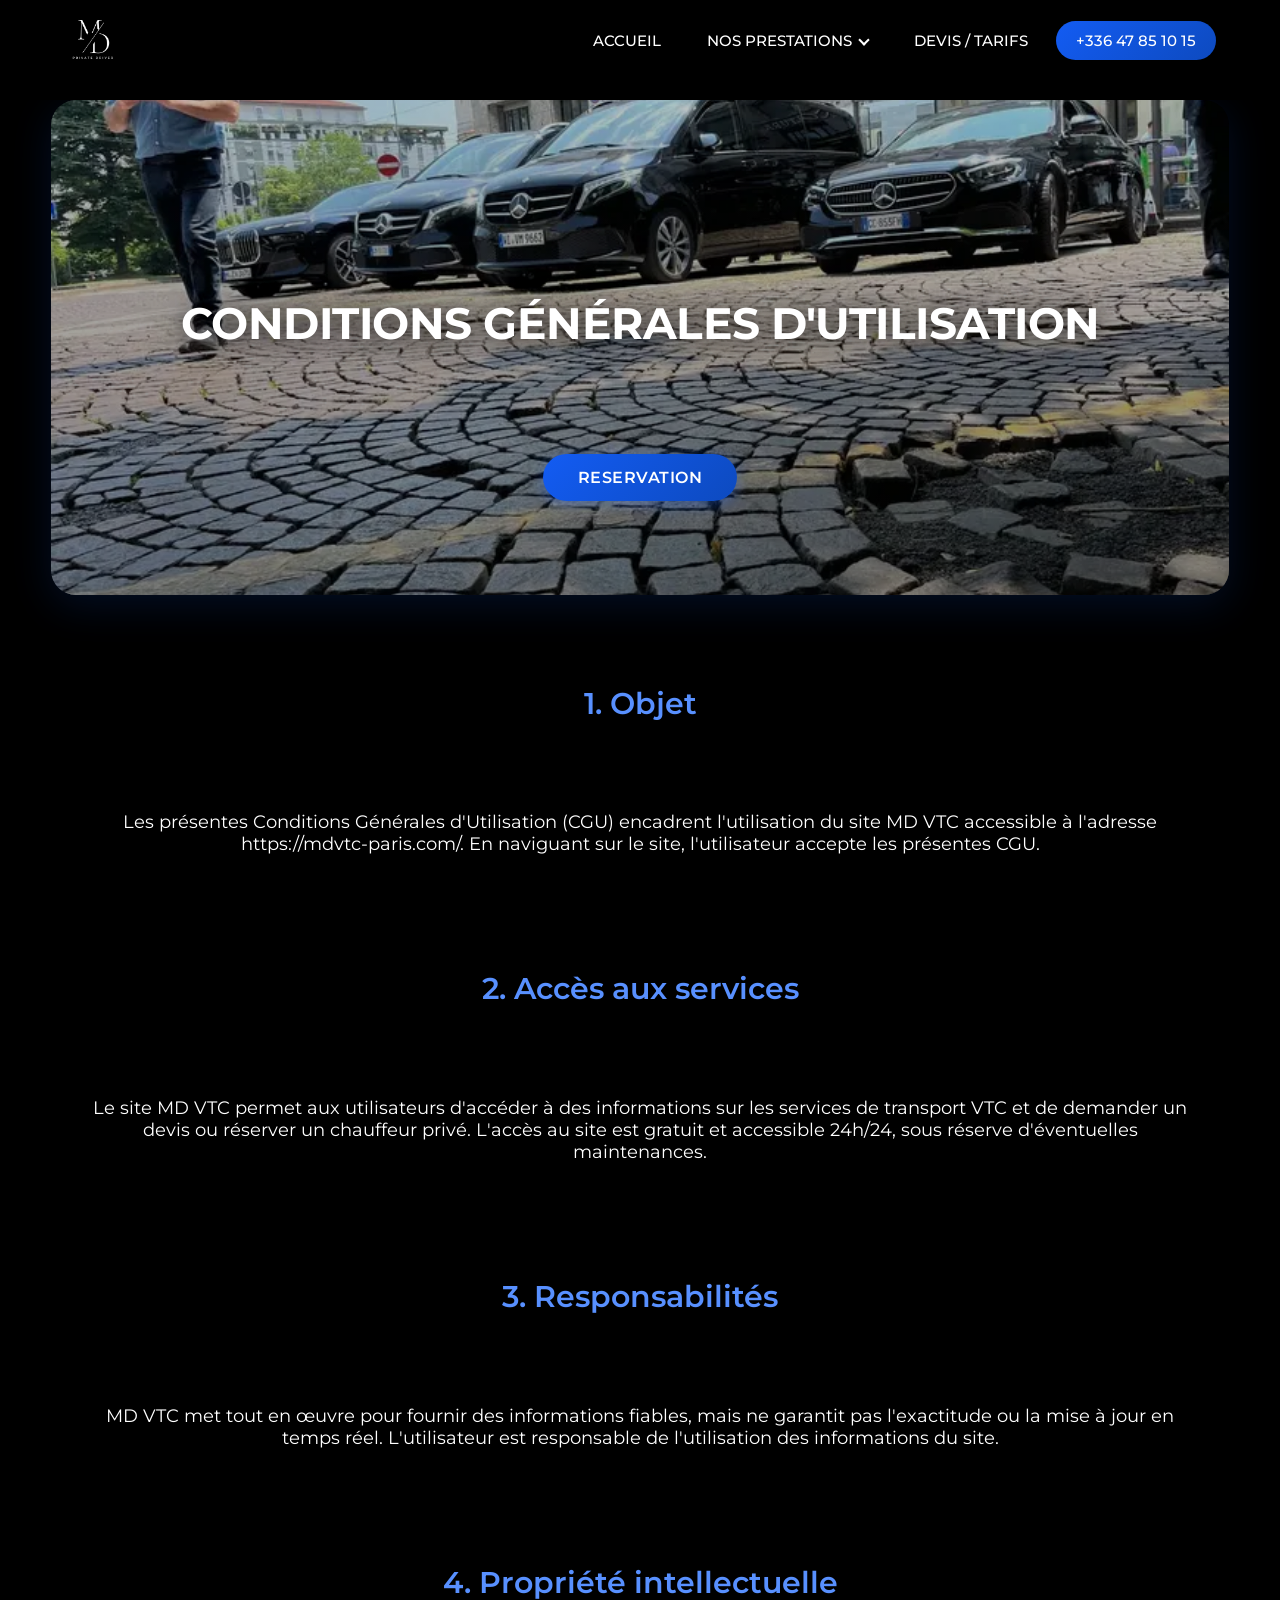
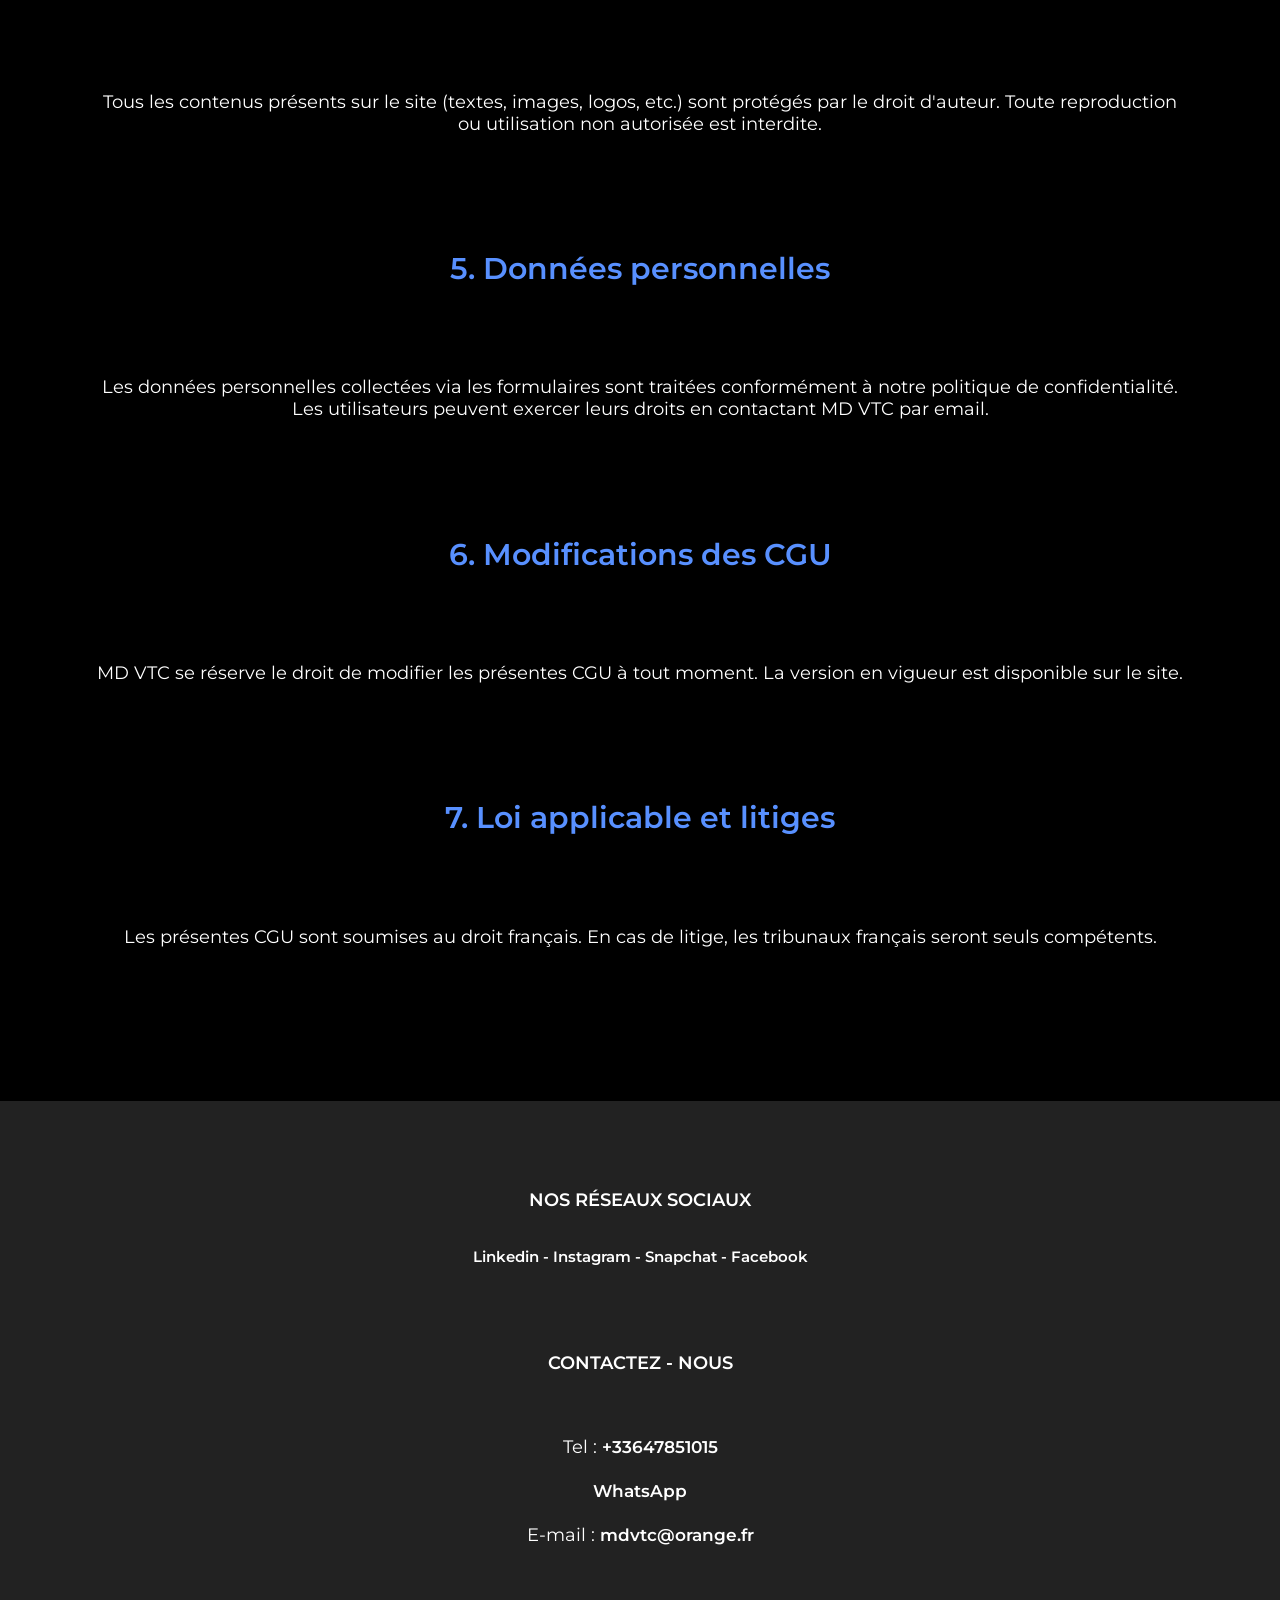
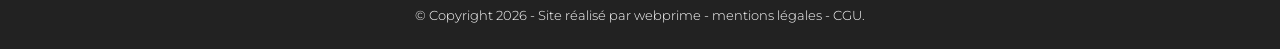
==== cgu.html @ eb423186 "first commit Co-Authored-By: Claude Opus 5 (1M context) <noreply@anthropic.com>" ====
<!DOCTYPE html>
<html lang="fr">

<head>
    <meta charset="utf-8">
    <meta name="viewport" content="width=device-width, initial-scale=1"/>
    <meta name="robots" content="noindex, follow">
    <meta name="description"
        content="">
    <link href="style.css" rel="stylesheet">
    <title>CONDITIONS GÉNÉRALES D'UTILISATION</title>
    <link href="https://fonts.googleapis.com/css2?family=Montserrat:wght@400;500;700&display=swap" rel="stylesheet">
    <link rel="preload" href="chauffeur-prive-paris.webp" as="image">
</head>

<body>
    <nav class="navbar">
        <a href="https://mdvtc-paris.com/" class="logo-link">
            <img src="./logo/mdvtc.webp" alt="vtc paris" title="md vtc" class="logo" loading="lazy" decoding="async">
        </a>
        <input type="checkbox" id="nav-toggle" class="nav-toggle">
        <label for="nav-toggle" class="nav-burger">
            <span></span>
            <span></span>
            <span></span>
        </label>
        <ul class="nav-menu">
            <li class="nav-item">
                <a href="https://mdvtc-paris.com/" title="chauffeur prive paris">ACCUEIL</a>
            </li>
            <li class="nav-item has-dropdown">
                <input type="checkbox" id="dropdown-toggle" class="dropdown-toggle">
                <label for="dropdown-toggle" class="dropdown-label">NOS PRESTATIONS <span class="arrow"></span></label>
                <ul class="dropdown">
                    <li><a href="chauffeur-prive-paris-75.html" title="chauffeur prive paris">Chauffeur prive</a></li>
                    <li><a href="transfert-aeroport.html" title="transfert aeroport">Transfert Aeroport</a></li>
                    <li><a href="mise-a-disposition-vtc.html" title="vtc mise a disposition">Mise a Disposition</a></li>
                    <li><a href="deplacements-professionnels.html" title="chauffeur de luxe">Deplacement professionnel</a></li>
                    <li><a href="location-chauffeur-sans-voiture.html" title="chauffeur sec">Chauffeur Sec</a></li>
                    <li><a href="garde-du-corps.html" title="Garde du corps">Garde du corps</a></li>
                    <li><a href="chauffeur-mariage.html" title="location voiture mariage avec chauffeur">Mariage</a></li>
                </ul>
            </li>
            <li class="nav-item">
                <a href="tarif-chauffeur-prive.html" title="prix uber">DEVIS / TARIFS</a>
            </li>
            <li class="nav-item nav-cta">
                <a href="tel:+33647851015" title="reservation uber">+336 47 85 10 15</a>
            </li>
        </ul>
    </nav>
    <div class="img-index">
        <img src="chauffeur-prive-paris.webp" alt="chauffeur prive paris" class="background-image">
        <h1><i>CONDITIONS GÉNÉRALES D'UTILISATION</i></h1>
        <a class="bouton-1" href="tarif-chauffeur-prive.html" title="chauffeur prive">RESERVATION</a>
    </div>
    
    <h2>1. Objet</h2>
    <p>Les présentes Conditions Générales d'Utilisation (CGU) encadrent l'utilisation du site MD VTC accessible à l'adresse https://mdvtc-paris.com/. En naviguant sur le site, l'utilisateur accepte les présentes CGU.</p>
    
    <h2>2. Accès aux services</h2>
    <p>Le site MD VTC permet aux utilisateurs d'accéder à des informations sur les services de transport VTC et de demander un devis ou réserver un chauffeur privé. L'accès au site est gratuit et accessible 24h/24, sous réserve d'éventuelles maintenances.</p>
    
    <h2>3. Responsabilités</h2>
    <p>MD VTC met tout en œuvre pour fournir des informations fiables, mais ne garantit pas l'exactitude ou la mise à jour en temps réel. L'utilisateur est responsable de l'utilisation des informations du site.</p>
    
    <h2>4. Propriété intellectuelle</h2>
    <p>Tous les contenus présents sur le site (textes, images, logos, etc.) sont protégés par le droit d'auteur. Toute reproduction ou utilisation non autorisée est interdite.</p>
    
    <h2>5. Données personnelles</h2>
    <p>Les données personnelles collectées via les formulaires sont traitées conformément à notre politique de confidentialité. Les utilisateurs peuvent exercer leurs droits en contactant MD VTC par email.</p>
    
    <h2>6. Modifications des CGU</h2>
    <p>MD VTC se réserve le droit de modifier les présentes CGU à tout moment. La version en vigueur est disponible sur le site.</p>
    
    <h2>7. Loi applicable et litiges</h2>
    <p>Les présentes CGU sont soumises au droit français. En cas de litige, les tribunaux français seront seuls compétents.</p>
    
    <footer>
        <div id="contactez-nous">
            <h4>NOS RÉSEAUX SOCIAUX</h4>
            <div class="reseau-md">
                <a href="https://fr.linkedin.com/" target="_blank" title="linkedin md vtc"> Linkedin -</a>
                <a href="https://www.instagram.com/" target="_blank" title="instagram md vtc"> Instagram -</a>
                <a href="https://www.snapchat.com/" target="_blank" title="snapchat md vtc">Snapchat -</a>
                <a href="https://www.facebook.com/" target="_blank" title="facebook md vtc">Facebook</a>
            </div>
            <h4>CONTACTEZ - NOUS</h4>
            <p class="lien">Tel : <a href="tel:+33647851015" target="_blank" title="tel">
                    +33647851015</a> <br><br>
                <a href="https://wa.me/message/5R6MVEKULLH3N1" target="_blank" title="WhatsApp">WhatsApp</a> <br><br>
                E-mail :<a href="mailto:mdvtc@orange.fr" target="_blank" title="email"> mdvtc@orange.fr</a>
            </p>
            <div class="lien-wp">
                <h5>&copy; Copyright 2026 - Site réalisé par <a href="https://kazeko-fight.com/" target="_blank">webprime</a> - <a
                        href="mentions-legales.html" target="_blank">mentions légales</a> - <a href="cgu.html" target="_blank">CGU</a>.
                </h5>
            </div>
        </div>
        <div class="whats-icon"><a href="https://wa.me/message/5R6MVEKULLH3N1" title="reservation vtc"
                target="_blank"><img src="numero-vtc.webp" alt="contact"></a>
        </div>
    </footer>
    <script>
        const list = document.querySelectorAll('.list');
        function activeLink() {
            list.forEach((item) =>
                item.classList.remove('active'));
            this.classList.add('active');
        }
        list.forEach((item) =>
            item.addEventListener('mouseover', activeLink));
    </script>
    <script>
        document.querySelectorAll('.nav-menu a').forEach(function(link) {
            link.addEventListener('click', function() {
                document.getElementById('nav-toggle').checked = false;
            });
        });
    </script>
    <nav class="bottom-nav">
        <a href="https://mdvtc-paris.com/" class="bottom-nav-item" title="Accueil chauffeur prive Paris">
            <span class="bottom-nav-icon"><svg viewBox="0 0 24 24"><path d="M3 11l9-8 9 8"/><path d="M5 10v10h14V10"/></svg></span>
            <span class="bottom-nav-label">Accueil</span>
        </a>
        <a href="chauffeur-prive-paris-75.html" class="bottom-nav-item" title="Nos prestations VTC">
            <span class="bottom-nav-icon"><svg viewBox="0 0 24 24"><path d="M4 12l1.8-4.5c.3-.6.9-1 1.6-1h9.2c.7 0 1.3.4 1.6 1L20 12v5h-2.5v-2h-11v2H4z"/><circle cx="7.5" cy="14.5" r="1.5"/><circle cx="16.5" cy="14.5" r="1.5"/></svg></span>
            <span class="bottom-nav-label">Services</span>
        </a>
        <a href="tarif-chauffeur-prive.html" class="bottom-nav-item" title="Devis et tarifs chauffeur prive">
            <span class="bottom-nav-icon"><svg viewBox="0 0 24 24"><path d="M6 3h12v18l-3-2-3 2-3-2-3 2z"/><path d="M9 8h6M9 12h6"/></svg></span>
            <span class="bottom-nav-label">Tarifs</span>
        </a>
        <a href="tel:+33647851015" class="bottom-nav-item bottom-nav-call" title="Appeler MD VTC">
            <span class="bottom-nav-icon"><svg viewBox="0 0 24 24"><path d="M6.6 10.8c1.4 2.8 3.8 5.1 6.6 6.6l2.2-2.2c.3-.3.7-.4 1-.2 1.1.4 2.3.6 3.5.6.6 0 1 .4 1 1V20c0 .6-.4 1-1 1C10.6 21 3 13.4 3 4c0-.6.4-1 1-1h3.5c.6 0 1 .4 1 1 0 1.2.2 2.4.6 3.5.1.4 0 .8-.3 1z"/></svg></span>
            <span class="bottom-nav-label">Appeler</span>
        </a>
        <a href="https://wa.me/message/5R6MVEKULLH3N1" target="_blank" class="bottom-nav-item bottom-nav-whatsapp" title="Reservation WhatsApp VTC">
            <span class="bottom-nav-icon"><svg viewBox="0 0 24 24"><path d="M17.472 14.382c-.297-.149-1.758-.867-2.03-.967-.273-.099-.471-.148-.67.15-.197.297-.767.966-.94 1.164-.173.199-.347.223-.644.075-.297-.15-1.255-.463-2.39-1.475-.883-.788-1.48-1.761-1.653-2.059-.173-.297-.018-.458.13-.606.134-.133.298-.347.446-.52.149-.174.198-.298.298-.497.099-.198.05-.371-.025-.52-.075-.149-.669-1.612-.916-2.207-.242-.579-.487-.5-.669-.51-.173-.008-.371-.01-.57-.01-.198 0-.52.074-.792.372-.272.297-1.04 1.016-1.04 2.479 0 1.462 1.065 2.875 1.213 3.074.149.198 2.096 3.2 5.077 4.487.709.306 1.262.489 1.694.625.712.227 1.36.195 1.871.118.571-.085 1.758-.719 2.006-1.413.248-.694.248-1.289.173-1.413-.074-.124-.272-.198-.57-.347m-5.421 7.403h-.004a9.87 9.87 0 01-5.031-1.378l-.361-.214-3.741.982.998-3.648-.235-.374a9.86 9.86 0 01-1.51-5.26c.001-5.45 4.436-9.884 9.888-9.884 2.64 0 5.122 1.03 6.988 2.898a9.825 9.825 0 012.893 6.994c-.003 5.45-4.437 9.884-9.885 9.884z"/></svg></span>
            <span class="bottom-nav-label">WhatsApp</span>
        </a>
    </nav>
</body>

</html>
---- style.css ----
html{overflow-x:hidden}
body{margin:0;padding:0;font-family:'Montserrat',sans-serif;background-color:#000;margin-top:100px;overflow-x:hidden}
h4{font-size:20px;margin-left:4%;margin-bottom:3%;margin-right:3%}
a{text-decoration:none;font-weight:600;color:#fff}
.texte1 a,p{color:#fff}
strong{color:#5890ff}
h1,h2{text-align:center;font-weight:600}
h1{font-size:40px;line-height:1.4;margin:5% 3%;color:#000;}
p{font-size:18px;margin:5%;text-align:center;background-color:#000;padding:2%}
.texte1,.p-slide{line-height:1.8}
h2{color:#5890ff;margin:7% 3% 5%;font-size:30px;}
h3{text-align:center;font-weight:350;color:#fff;font-size:17px;margin-top:3%}
.navbar{display:flex;justify-content:space-between;align-items:center;position:fixed;top:0;left:0;right:0;z-index:1000;height:80px;padding:0 5%;background:linear-gradient(180deg,rgba(0,0,0,0.95) 0%,rgba(0,0,0,0.85) 100%);backdrop-filter:blur(10px);-webkit-backdrop-filter:blur(10px)}
.logo{height:60px;width:auto;transition:transform 0.3s ease}
.logo:hover{transform:scale(1.05)}
.nav-toggle,.dropdown-toggle{display:none}
.nav-burger{display:none;position:relative;width:28px;height:20px;cursor:pointer;z-index:1001}
.nav-burger span{display:block;position:absolute;left:0;width:100%;height:3px;background:#fff;border-radius:3px;transition:all 0.3s ease}
.nav-burger span:nth-child(1){top:0}
.nav-burger span:nth-child(2){top:50%;transform:translateY(-50%)}
.nav-burger span:nth-child(3){bottom:0}
.nav-menu{display:flex;align-items:center;gap:10px;list-style:none;margin:0;padding:0}
.nav-item{position:relative}
.nav-item a,.dropdown-label{color:#fff;text-decoration:none;font-size:0.95rem;font-weight:500;padding:10px 18px;border-radius:8px;transition:all 0.3s ease;cursor:pointer;display:block}
.nav-item a:hover,.dropdown-label:hover{background:rgba(19,92,243,0.15);color:#5890ff}
.nav-cta a{background:linear-gradient(135deg,#135cf3 0%,#0d4abf 100%);color:#fff !important;border-radius:25px;padding:10px 20px}
.nav-cta a:hover{background:linear-gradient(135deg,#0d4abf 0%,#093a8a 100%);transform:translateY(-2px);box-shadow:0 4px 15px rgba(19,92,243,0.4)}
.has-dropdown{position:relative}
.dropdown-label{display:flex;align-items:center;gap:8px}
.arrow{border:solid #fff;border-width:0 2px 2px 0;padding:3px;transform:rotate(45deg);transition:transform 0.3s ease}
.dropdown-toggle:checked~.dropdown-label .arrow{transform:rotate(-135deg)}
.dropdown{position:absolute;top:100%;left:0;min-width:220px;background:rgba(0,0,0,0.95);backdrop-filter:blur(10px);border-radius:12px;padding:10px 0;list-style:none;opacity:0;visibility:hidden;transform:translateY(10px);transition:all 0.3s ease;box-shadow:0 10px 40px rgba(0,0,0,0.3);border:1px solid rgba(255,255,255,0.1)}
.has-dropdown:hover .dropdown{opacity:1;visibility:visible;transform:translateY(5px)}
.dropdown li a{padding:12px 20px;font-size:0.9rem;font-weight:400;border-radius:0}
.dropdown li a:hover{background:rgba(19,92,243,0.2);padding-left:25px}
.img-index{position:relative;text-align:center;display:flex;flex-direction:column;align-items:center;justify-content:center;margin-left:auto;margin-right:auto;height:clamp(450px, 55vh, 650px);width:92%;max-width:1400px;border-radius:25px;overflow:hidden;box-shadow:0 10px 40px rgba(19,92,243,0.15)}
.background-image{position:absolute;top:0;left:0;width:100%;height:100%;object-fit:cover;z-index:-1;filter:brightness(0.85)}
.img-index::after{content:'';position:absolute;top:0;left:0;width:100%;height:100%;background:linear-gradient(180deg,rgba(0,0,0,0.1) 0%,rgba(0,0,0,0.4) 100%);z-index:0}
.img-index h1{background:transparent;color:#fff;width:auto;max-width:90%;padding:20px 30px;margin-top:auto;z-index:1;font-size:clamp(28px,4vw,44px);font-weight:700;letter-spacing:-0.5px;text-shadow:0 2px 20px rgba(0,0,0,0.6),0 4px 40px rgba(0,0,0,0.4)}
.img-index h1 i{font-style:normal}
.bouton-1{z-index:1;background:linear-gradient(135deg,#135cf3 0%,#0d4abf 100%);color:#fff;padding:14px 35px;border-radius:30px;text-decoration:none;margin-top:20px;margin-bottom:8%;transition:all 0.3s ease;font-size:16px;font-weight:600;letter-spacing:0.5px;box-shadow:0 4px 15px rgba(19,92,243,0.4)}
.bouton-1:hover{background:linear-gradient(135deg,#0d4abf 0%,#093a8a 100%);transform:translateY(-2px);box-shadow:0 6px 20px rgba(19,92,243,0.5)}
.form-container{display:flex;flex-direction:column;align-items:center;padding:8px;padding-top:20px;margin:0;margin-top:3%;margin-left:auto;margin-right:auto;width:clamp(400px, 55%, 700px);box-shadow:0 0 2px #fff;color:#fff;background-color:#000;z-index:1;border-radius:20px}
.form-container h2{color:#fff}
form{width:75%}
.form-container label{display:block;margin-bottom:8px;font-size:19px;margin-left:2%;text-align:left;color:#fff}
textarea{width:94%;padding:8px;margin-bottom:15px;border:1px solid #ccc;border-radius:4px}
.form-container input,.form-container select{width:100%;height:35px;padding:8px;margin-bottom:16px;box-sizing:border-box;border-radius:10px;border:1px solid #333;background-color:#f2f2f2;color:#000}
.form-container button{display:flex;justify-content:center;background-color:#135cf3;color:#ffff;padding:10px 40px;font-size:18px;margin:2% auto 6%;border:none;border-radius:10px;cursor:pointer;transition:background-color 0.3s ease}
.form-container button:hover{background-color:#0d4abf}
#passengers{font-size:15px}
.image-container{display:flex;justify-content:center;align-items:center;padding:1%;margin-left:auto;margin-right:auto;margin-bottom:4%;border-radius:20px}
.image-container img{width:clamp(150px, 30%, 250px);height:auto;border-radius:20px}
.inline-container{display:flex;justify-content:space-between;flex-wrap:wrap;gap:10px;width:100%}
.inline-item{display:flex;flex-direction:column;width:48%}
.inline-container:has(.inline-item:nth-child(3)) .inline-item{width:31%}
.service-prive img{width:70%;height:280px;margin-bottom:5%;object-fit:cover;border-radius:20px}
.service-prive{margin-top:5%;margin-bottom:5%;display:flex;justify-content:center}
.services-pc{display:flex;justify-content:center;margin-top:5%;margin-bottom:5%;gap:10%}
.services-pc img{width:30%;height:240px;border-radius:20px;object-fit:cover}
.gaga{display:flex;justify-content:center;align-items:center;width:100%;gap:2%;margin-top:2%}
.gaga img{width:30%;height:300px;object-fit:cover;border-radius:20px}
.img-presta{margin-bottom:10%;width:85%;display:block;margin-left:auto;margin-right:auto}
.nos-vehicules-pc{display:flex;justify-content:center;width:clamp(500px, 70%, 900px);margin-left:auto;margin-right:auto;gap:5%}
.nos-vehicules-pc img{width:100%;margin-top:0;margin-bottom:5%;border-radius:20px;object-fit:cover}
.bouton-3{display:flex;justify-content:center;align-items:center;background-color:#135cf3;color:#fff;font-size:20px;padding:12px 40px;margin:2% auto 8%;text-decoration:none;border-radius:25px;width:fit-content;min-width:200px;transition:background-color 0.3s ease}
.bouton-3:hover{background-color:#0d4abf}
#contactez-nous{margin-top:10%;padding:2%;background-color:#222}
#contactez-nous h4{text-align:center;margin:5% 3% 3%;color:#fff;font-weight:600;font-size:18px}
#contactez-nous p{color:#fff;background-color:#222}
.lien a{color:#fff;font-size:17px}
.lien{margin-bottom:3%;margin-top:1%}
.lien-wp a,.lien-wp p,.lien-wp h5{color:#fff;font-size:13px;text-align:center;font-weight:300;margin:0}
.reseau-md{text-align:center;margin-bottom:7%}
.reseau-md a{font-size:15px;color:#fff}
.p-slide p{font-size:16px;text-align:left;background-color:#222;width:30%;margin-left:auto;margin-right:auto;word-spacing:1px;padding-left:5%}
.p-slide img{display:flex;justify-content:center;width:50%;margin:7% auto}
.avantages-taxi-mob,.whats-icon,.nos-vehicules,.presta1-mob,.services-mob,.photo-id{display:none}

.hp-wrap {
    position: absolute !important;
    left: -9999px !important;
    top: -9999px !important;
    height: 0;
    width: 0;
    overflow: hidden;
    opacity: 0;
    pointer-events: none;
}

@media screen and (min-width:1400px) {
.img-index{max-width:1600px}
.form-container{width:clamp(500px, 45%, 650px)}
.services-pc img{width:25%;height:280px}
.services-pc{gap:8%}
.nos-vehicules-pc{width:clamp(600px, 60%, 800px)}
p{max-width:1200px;margin-left:auto;margin-right:auto}
.texte1 p{font-size:19px}
}

@media screen and (min-width:768px) and (max-width:1024px) {
body{margin-top:90px}
h1{font-size:32px}
h2{font-size:26px;margin:5% 3% 4%}
.navbar{height:70px}
.nav-menu{position:absolute;top:70px}
.logo{max-height:70px;min-height:70px;margin-left:5%}
.img-index{height:clamp(350px, 45vh, 500px);width:95%;border-radius:20px}
.img-index h1{max-width:92%;padding:15px 25px;font-size:clamp(22px,3.5vw,28px)}
.form-container{width:75%}
form{width:80%}
.service-prive img{width:85%;height:220px}
.services-pc{gap:5%}
.services-pc img{width:40%;height:200px}
.nos-vehicules-pc{width:85%}
.bouton-3{padding:10px 30px;font-size:18px}
.p-slide p{width:60%}
.p-slide img{width:55%}
.gaga img{height:200px}
.image-container img{width:35%}
}

@media screen and (max-width:767.98px) {
body{margin-top:70px}
h1,h2{text-align:center;font-weight:500}
h1{font-size:25px;margin-bottom:5%;margin-top:5%}
h2{margin:15% 4% 7%;font-size:23px}
h3{font-size:18px}
h4{font-size:19px;margin-left:3%;margin-bottom:5%;margin-right:3%}
p{font-size:19px;margin:5%;text-align:center;padding:2%;word-spacing:4px}
.texte1,.p-slide,p{line-height:1.5}
.navbar{height:70px;padding:0 15px}
.logo{height:50px}
.nav-burger{display:flex}
.nav-menu{position:fixed;top:70px;left:0;right:0;flex-direction:column;align-items:stretch;background:rgba(0,0,0,0.98);padding:0 20px;gap:0;max-height:0;overflow:hidden;transition:max-height 0.4s ease,padding 0.4s ease}
.nav-toggle:checked~.nav-menu{max-height:100vh;padding:20px}
.nav-toggle:checked~.nav-burger span:nth-child(1){top:50%;transform:translateY(-50%) rotate(45deg)}
.nav-toggle:checked~.nav-burger span:nth-child(2){opacity:0}
.nav-toggle:checked~.nav-burger span:nth-child(3){bottom:auto;top:50%;transform:translateY(-50%) rotate(-45deg)}
.nav-item{width:100%;border-bottom:1px solid rgba(255,255,255,0.1)}
.nav-item a,.dropdown-label{padding:15px 10px;font-size:1rem;border-radius:0}
.nav-cta{border-bottom:none;margin-top:10px;display:flex;justify-content:center}
.nav-cta a{display:inline-block;width:auto;text-align:center;border-radius:25px;padding:10px 20px}
.has-dropdown:hover .dropdown{opacity:1;visibility:visible;transform:none;max-height:0;padding:0}
.dropdown{position:static;opacity:1;visibility:visible;transform:none;max-height:0;overflow:hidden;padding:0;background:rgba(255,255,255,0.05);border:none;box-shadow:none;border-radius:8px;margin-top:5px}
.dropdown-toggle:checked~.dropdown{max-height:500px;padding:10px 0}
.dropdown li a{padding:12px 20px;font-size:0.9rem;color:#ccc}
.dropdown li a:hover{padding-left:25px;color:#fff}
.img-index{width:95%;height:clamp(300px,40vh,380px);border-radius:15px}
.img-index h1{max-width:95%;padding:12px 18px;font-size:clamp(18px,5vw,24px)}
.bouton-1{padding:10px 25px;font-size:14px;margin-bottom:12%}
.form-container{width:85%;padding:20px 0;margin:10% auto -5%}
form{width:85%}
.inline-container:has(.inline-item:nth-child(3)){flex-direction:column;gap:0}
.inline-container:has(.inline-item:nth-child(3)) .inline-item{width:100%}
.image-container{margin-bottom:12%}
.image-container img{width:45%}
.service-prive img{width:100%;height:180px}
.services-mob{display:flex;justify-content:center;align-items:center;flex-direction:column;margin:5% 0}
.services-mob img{width:80%;height:190px;margin:3% 0;border-radius:20px;object-fit:cover}
.presta1-mob{display:block}
.presta1-mob img{margin-bottom:10%;width:85%;display:block;margin:0 auto 10%}
.avantages-taxi-mob{display:block}
.nos-vehicules{display:flex;justify-content:center;width:80%;margin:0 auto}
.nos-vehicules img{width:100%;border-radius:20px}
.vehi-index{margin-bottom:15%}
.bouton-3{padding:10px 25px;font-size:16px;margin:7% auto 10%}
.p-slide p{font-size:14px;width:80%}
.p-slide img{width:60%}
#contactez-nous{padding:4% 0;margin-top:20%}
#contactez-nous h4{margin:10% 0 5%}
#contactez-nous p{text-align:center;margin:0 0 3%;font-size:17px}
.lien-wp{margin-bottom:0}
.lien-wp a,.lien-wp h5{margin-top:5%;margin-bottom:0}
.reseau-md{margin-bottom:13%}
.whats-icon{display:flex;position:fixed;right:4%;bottom:3%}
.whats-icon img{width:60px;height:61px;border-radius:20px}
.avantages-taxi,.nos-vehicules-pc,.presta1,.presta2,.services-pc{display:none}
}

.faq-section{width:90%;max-width:900px;margin:5% auto;padding:2%}
.faq-section h2{color:#5890ff;text-align:center;margin-bottom:5%}
.faq-item{background-color:#111;border:1px solid #333;border-radius:10px;margin-bottom:15px;overflow:hidden}
.faq-item input[type="checkbox"]{display:none}
.faq-item label{display:flex;justify-content:space-between;align-items:center;padding:20px;cursor:pointer;color:#fff;font-size:16px;font-weight:500;transition:background-color 0.3s}
.faq-item label:hover{background-color:#222}
.faq-item label::after{content:'+';font-size:24px;color:#5890ff;transition:transform 0.3s}
.faq-item input[type="checkbox"]:checked + label::after{transform:rotate(45deg)}
.faq-item input[type="checkbox"]:checked + label{background-color:#222}
.faq-answer{max-height:0;overflow:hidden;transition:max-height 0.4s ease-out,padding 0.4s ease-out;background-color:#1a1a1a}
.faq-item input[type="checkbox"]:checked ~ .faq-answer{max-height:500px;padding:20px}
.faq-answer p{margin:0;color:#ccc;font-size:15px;line-height:1.7;text-align:left;background-color:transparent;padding:0}
@media screen and (max-width:767.98px){
.faq-section{width:95%;padding:3%}
.faq-item label{font-size:14px;padding:15px}
.faq-answer p{font-size:14px}
}
.bottom-nav{display:none;position:fixed;bottom:10px;left:10px;right:10px;box-sizing:border-box;justify-content:space-around;align-items:center;background:#1a1a1a;border-radius:22px;box-shadow:0 -4px 20px rgba(0,0,0,.5),0 0 30px rgba(0,0,0,.4);z-index:1000;padding:6px 0}
.bottom-nav-item{display:flex;flex-direction:column;align-items:center;justify-content:center;flex:1;min-width:0;padding:4px 1px;text-decoration:none;color:#fff;transition:transform .3s ease}
.bottom-nav-item:hover,.bottom-nav-item:active{transform:translateY(-2px)}
.bottom-nav-icon{display:flex;align-items:center;justify-content:center;width:40px;height:40px;margin-bottom:3px;background:#fff;border-radius:50%;box-shadow:0 4px 12px rgba(0,0,0,.35);transition:transform .3s ease}
.bottom-nav-item:hover .bottom-nav-icon{transform:scale(1.08)}
.bottom-nav-icon svg{width:20px;height:20px;stroke:#135cf3;fill:none;stroke-width:2;stroke-linecap:round;stroke-linejoin:round}
.bottom-nav-label{font-size:.56rem;font-weight:600;text-transform:uppercase;letter-spacing:.02em;color:#fff}
.bottom-nav-call .bottom-nav-icon{background:#135cf3}
.bottom-nav-call .bottom-nav-icon svg{stroke:none;fill:#fff}
.bottom-nav-whatsapp .bottom-nav-icon{background:#25D366}
.bottom-nav-whatsapp .bottom-nav-icon svg{stroke:none;fill:#fff}
@media screen and (max-width:767.98px){
.bottom-nav{display:flex}
.whats-icon{display:none}
#contactez-nous{padding-bottom:100px}
}
.form-progress{width:100%;margin:0 0 22px}
.form-progress-bar{height:6px;background:rgba(255,255,255,.15);border-radius:10px;overflow:hidden}
.form-progress-bar span{display:block;height:100%;width:33.33%;background:linear-gradient(90deg,#5890ff,#135cf3);border-radius:10px;transition:width .35s ease}
.form-progress-label{margin-top:8px;font-size:14px;color:#fff;font-weight:600;text-align:center}
.form-step{width:100%}
.form-step[hidden]{display:none}
.form-nav{display:flex;gap:12px;width:100%;margin:8px 0 6%}
.form-nav button{flex:1;margin:0;padding:13px 20px;font-size:17px;font-weight:600;border:none;border-radius:10px;cursor:pointer;align-items:center;transition:all .3s ease}
.form-nav .form-prev{display:none;background:transparent;border:1px solid #135cf3;color:#fff}
.form-nav .form-next{display:none;background:#135cf3;color:#fff}
.form-nav .form-submit{display:inline-flex;justify-content:center;align-items:center;background:#135cf3;color:#fff}
.form-nav .form-prev:hover{background:rgba(19,92,243,.15)}
.form-nav .form-next:hover,.form-nav .form-submit:hover{background:#0d4abf}
/* Hero accueil : texte a gauche, portrait du chauffeur a droite */
.hero{position:relative;overflow:hidden;background:linear-gradient(135deg,#000 0%,#0a0f1c 60%,#000 100%)}
.hero::before{content:'';position:absolute;top:-20%;right:-10%;width:60%;height:120%;background:radial-gradient(circle,rgba(19,92,243,0.18) 0%,transparent 65%);pointer-events:none}
.hero-split{position:relative;z-index:2;display:grid;grid-template-columns:1fr 1fr;align-items:center;gap:60px;max-width:1200px;margin:0 auto;padding:40px 5% 60px;min-height:calc(100vh - 100px);box-sizing:border-box}
.hero-left{animation:heroFadeUp 0.8s ease both}
.hero h1{font-size:clamp(28px,4vw,48px);font-weight:700;color:#fff;line-height:1.15;text-align:left;margin:0 0 24px}
.hero-line{display:block}
.hero-line.blue{color:#5890ff;font-style:italic}
.hero .hero-text{font-size:18px;color:rgba(255,255,255,0.7);max-width:520px;line-height:1.8;text-align:left;background:none;margin:0 0 36px;padding:0}
.hero-buttons{display:flex;gap:16px;flex-wrap:wrap;margin-bottom:40px}
.hero-btn{display:inline-flex;align-items:center;justify-content:center;padding:14px 32px;border-radius:30px;font-size:16px;font-weight:600;letter-spacing:0.5px;transition:all 0.3s ease}
.hero-btn-blue{background:linear-gradient(135deg,#135cf3 0%,#0d4abf 100%);box-shadow:0 4px 15px rgba(19,92,243,0.4)}
.hero-btn-blue:hover{background:linear-gradient(135deg,#0d4abf 0%,#093a8a 100%);transform:translateY(-2px);box-shadow:0 6px 20px rgba(19,92,243,0.5)}
.hero-btn-outline{border:1px solid rgba(255,255,255,0.3)}
.hero-btn-outline:hover{border-color:#5890ff;color:#5890ff;transform:translateY(-2px)}
.hero-trust{display:flex;align-items:center;gap:14px;flex-wrap:wrap}
.hero-trust-stars{color:#5890ff;font-size:16px;letter-spacing:3px}
.hero-trust-text{font-size:14px;color:rgba(255,255,255,0.5);letter-spacing:0.5px}
.hero-right{display:flex;flex-direction:column;align-items:center;animation:heroFadeUp 0.8s 0.3s ease both}
.hero-portrait{position:relative;width:100%;max-width:420px;border-radius:16px;overflow:hidden}
.hero-portrait img{display:block;width:100%;height:560px;object-fit:cover;object-position:top center}
.hero-portrait-border{position:absolute;inset:0;border-radius:16px;border:2px solid rgba(88,144,255,0.35);pointer-events:none}
.hero-portrait::after{content:'';position:absolute;bottom:0;left:0;right:0;height:40%;background:linear-gradient(to top,rgba(0,0,0,0.7),transparent);pointer-events:none}
.hero-portrait-badge{position:relative;z-index:3;margin-top:-50px;background:#000;border:1px solid rgba(88,144,255,0.35);padding:14px 32px;border-radius:12px;text-align:center}
.hero-portrait-name{display:block;font-size:18px;font-weight:600;color:#fff;letter-spacing:0.5px}
.hero-portrait-title{font-size:13px;color:#5890ff;text-transform:uppercase;letter-spacing:2px;font-weight:500}
@keyframes heroFadeUp{from{opacity:0;transform:translateY(30px)}to{opacity:1;transform:translateY(0)}}

@media screen and (max-width:1024px){
.hero-split{gap:40px;min-height:calc(100vh - 90px)}
.hero-portrait img{height:480px}
.hero h1{font-size:clamp(24px,4vw,40px)}
}

/* Mobile : photo en haut pleine largeur, texte en dessous */
@media screen and (max-width:767.98px){
.hero::before{display:none}
.hero-split{display:flex;flex-direction:column-reverse;padding:0;gap:0;min-height:auto;text-align:center}
.hero-right{width:100%;height:65vh}
.hero-portrait{max-width:none;height:100%;border-radius:0}
.hero-portrait img{height:100%}
.hero-portrait::after{top:0;height:auto;background:linear-gradient(to bottom,transparent 0%,rgba(0,0,0,0.25) 45%,rgba(0,0,0,0.65) 80%,#000 100%),radial-gradient(ellipse 80% 75% at 50% 45%,transparent 60%,rgba(0,0,0,0.45) 100%)}
.hero-portrait-border{display:none}
.hero-portrait-badge{z-index:5;margin-top:-18px;padding:10px 28px;border-radius:50px;white-space:nowrap;box-shadow:0 4px 20px rgba(0,0,0,0.4)}
.hero-portrait-name{font-size:14px}
.hero-portrait-title{font-size:9px;letter-spacing:1.5px}
.hero-left{display:flex;flex-direction:column;align-items:center;padding:35px 24px 40px}
.hero h1{font-size:22px;text-align:center;margin-bottom:20px}
.hero .hero-text{font-size:14px;line-height:1.7;text-align:center;margin:0 auto 28px;word-spacing:normal;color:rgba(255,255,255,0.75)}
.hero-buttons{flex-direction:column;align-items:stretch;gap:12px;width:100%;max-width:300px;margin-bottom:28px}
.hero-btn{padding:15px 24px;font-size:14px}
.hero-trust{justify-content:center;gap:10px}
.hero-trust-text{font-size:11px;color:rgba(255,255,255,0.6)}
}
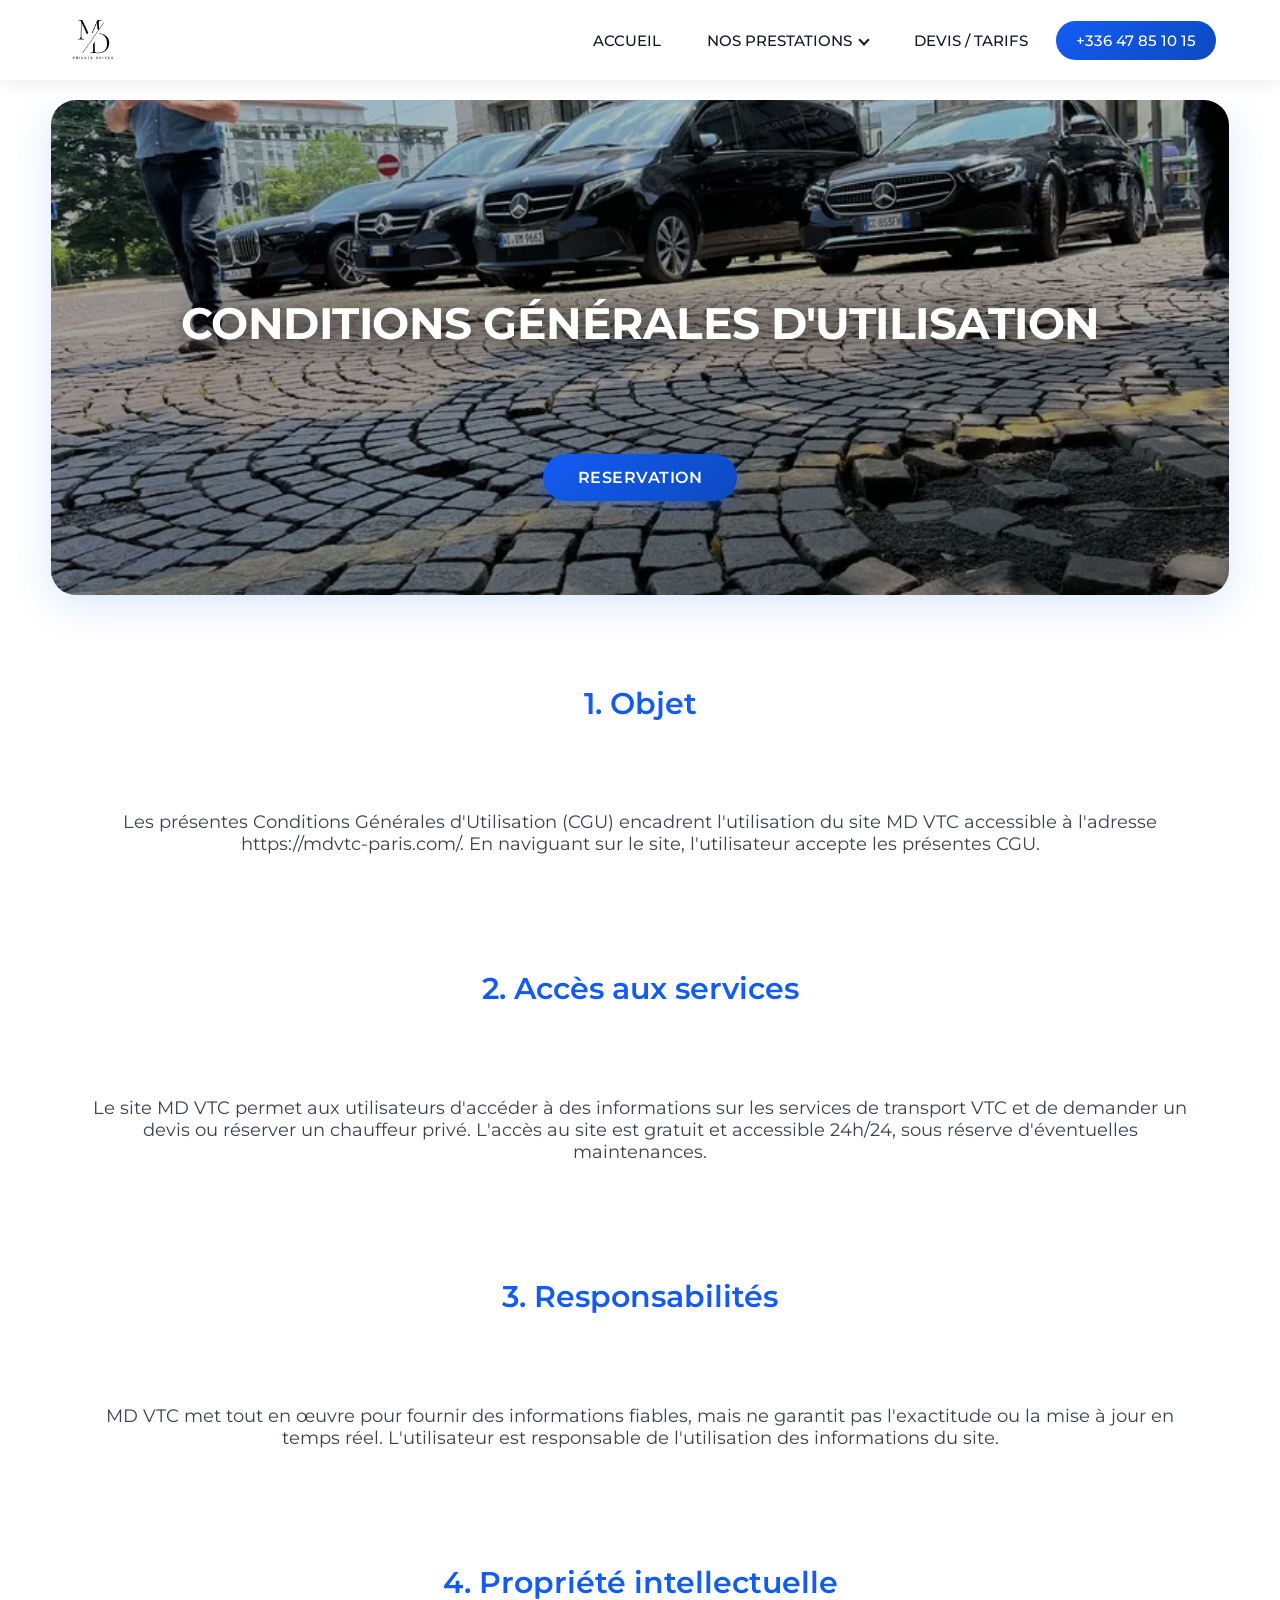
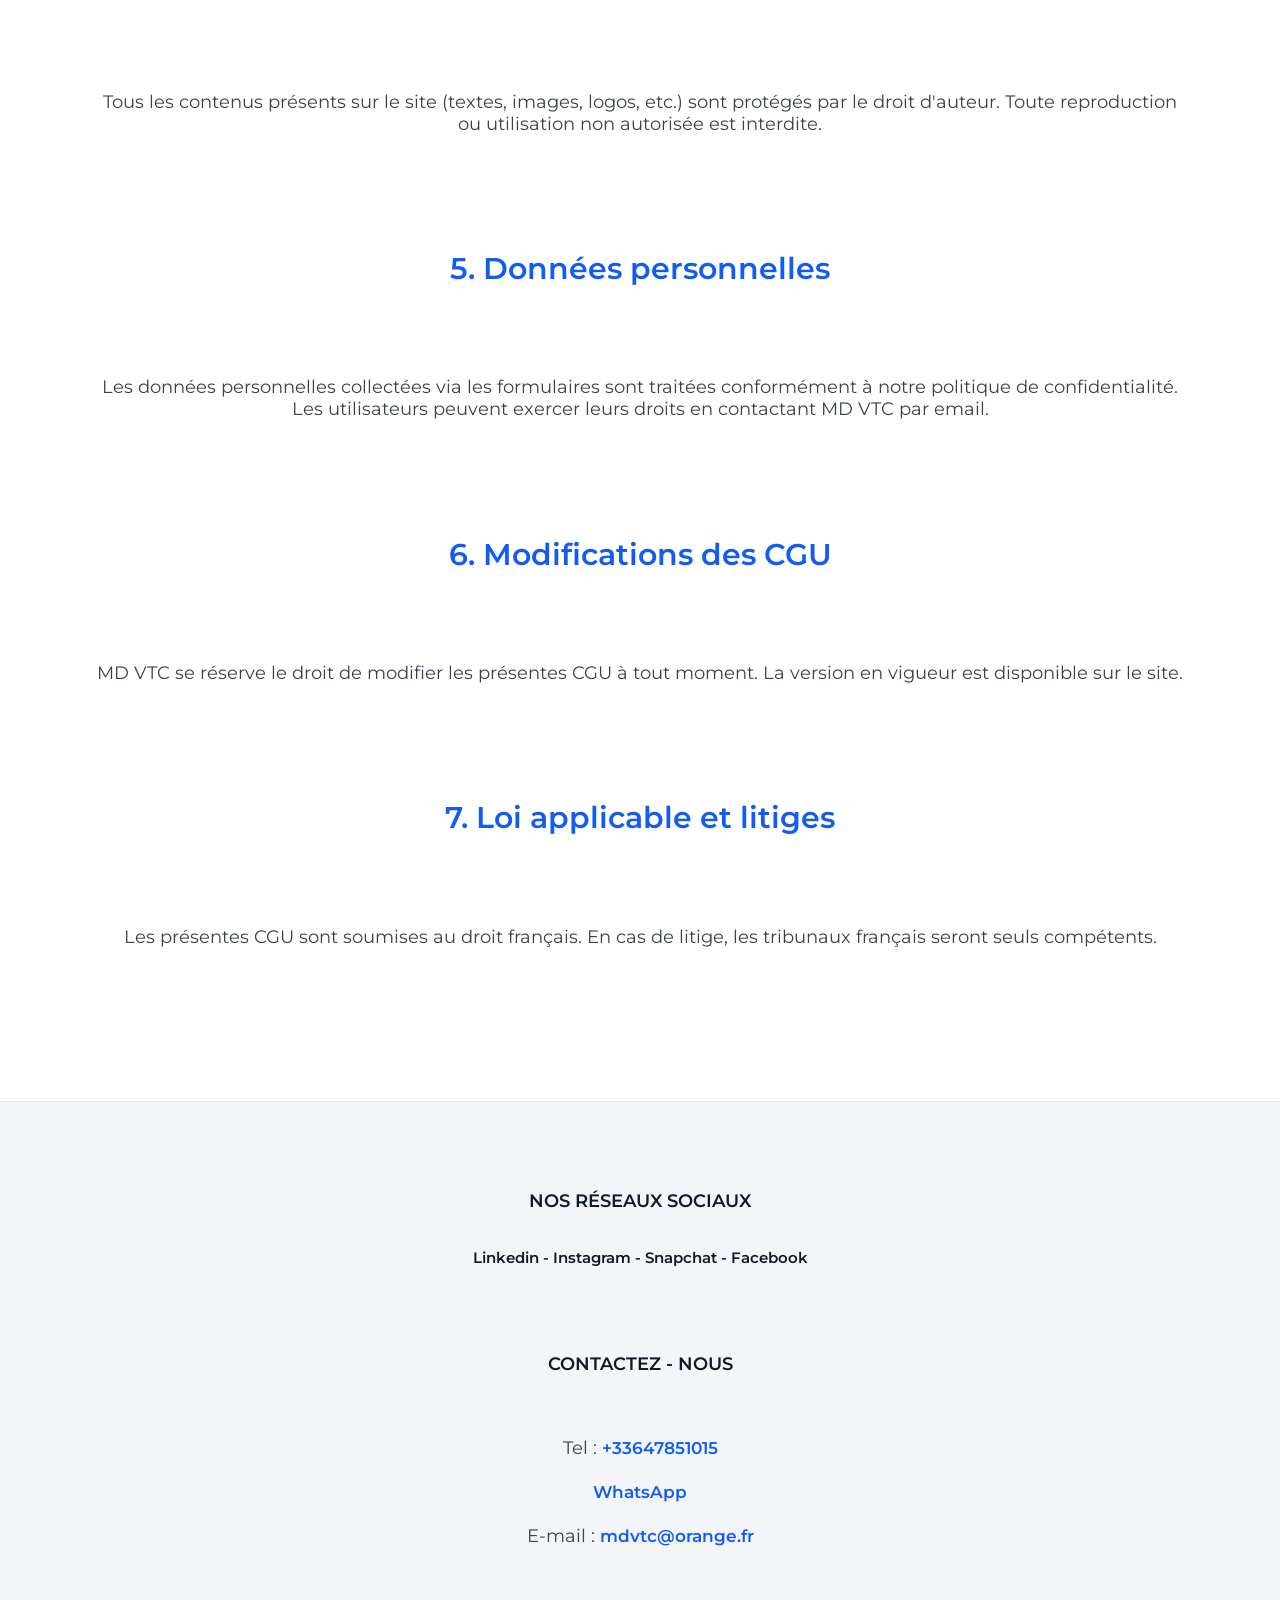
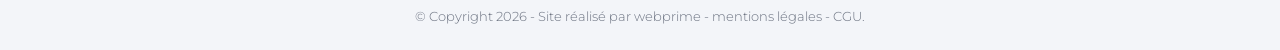
==== commit 4abb06ce: "Passage du site en theme clair (fond blanc, logos noirs) Co-Authored-By: Claude Opus 5 (1M context) " ====
--- a/cgu.html
+++ b/cgu.html
@@ -16,7 +16,7 @@
 <body>
     <nav class="navbar">
         <a href="https://mdvtc-paris.com/" class="logo-link">
-            <img src="./logo/mdvtc.webp" alt="vtc paris" title="md vtc" class="logo" loading="lazy" decoding="async">
+            <img src="./logo/mdvtc-light.webp" alt="vtc paris" title="md vtc" class="logo" loading="lazy" decoding="async">
         </a>
         <input type="checkbox" id="nav-toggle" class="nav-toggle">
         <label for="nav-toggle" class="nav-burger">
--- a/style.css
+++ b/style.css
@@ -1,38 +1,39 @@
 html{overflow-x:hidden}
-body{margin:0;padding:0;font-family:'Montserrat',sans-serif;background-color:#000;margin-top:100px;overflow-x:hidden}
+body{margin:0;padding:0;font-family:'Montserrat',sans-serif;background-color:#fff;color:#1f2430;margin-top:100px;overflow-x:hidden}
 h4{font-size:20px;margin-left:4%;margin-bottom:3%;margin-right:3%}
-a{text-decoration:none;font-weight:600;color:#fff}
-.texte1 a,p{color:#fff}
-strong{color:#5890ff}
+a{text-decoration:none;font-weight:600;color:#135cf3}
+.texte1 a{color:#135cf3}
+p{color:#3a4050}
+strong{color:#135cf3}
 h1,h2{text-align:center;font-weight:600}
-h1{font-size:40px;line-height:1.4;margin:5% 3%;color:#000;}
-p{font-size:18px;margin:5%;text-align:center;background-color:#000;padding:2%}
+h1{font-size:40px;line-height:1.4;margin:5% 3%;color:#111827;}
+p{font-size:18px;margin:5%;text-align:center;background-color:transparent;padding:2%}
 .texte1,.p-slide{line-height:1.8}
-h2{color:#5890ff;margin:7% 3% 5%;font-size:30px;}
-h3{text-align:center;font-weight:350;color:#fff;font-size:17px;margin-top:3%}
-.navbar{display:flex;justify-content:space-between;align-items:center;position:fixed;top:0;left:0;right:0;z-index:1000;height:80px;padding:0 5%;background:linear-gradient(180deg,rgba(0,0,0,0.95) 0%,rgba(0,0,0,0.85) 100%);backdrop-filter:blur(10px);-webkit-backdrop-filter:blur(10px)}
+h2{color:#135cf3;margin:7% 3% 5%;font-size:30px;}
+h3{text-align:center;font-weight:350;color:#3a4050;font-size:17px;margin-top:3%}
+.navbar{display:flex;justify-content:space-between;align-items:center;position:fixed;top:0;left:0;right:0;z-index:1000;height:80px;padding:0 5%;background:rgba(255,255,255,0.95);box-shadow:0 2px 20px rgba(17,24,39,0.08);backdrop-filter:blur(10px);-webkit-backdrop-filter:blur(10px)}
 .logo{height:60px;width:auto;transition:transform 0.3s ease}
 .logo:hover{transform:scale(1.05)}
 .nav-toggle,.dropdown-toggle{display:none}
 .nav-burger{display:none;position:relative;width:28px;height:20px;cursor:pointer;z-index:1001}
-.nav-burger span{display:block;position:absolute;left:0;width:100%;height:3px;background:#fff;border-radius:3px;transition:all 0.3s ease}
+.nav-burger span{display:block;position:absolute;left:0;width:100%;height:3px;background:#111827;border-radius:3px;transition:all 0.3s ease}
 .nav-burger span:nth-child(1){top:0}
 .nav-burger span:nth-child(2){top:50%;transform:translateY(-50%)}
 .nav-burger span:nth-child(3){bottom:0}
 .nav-menu{display:flex;align-items:center;gap:10px;list-style:none;margin:0;padding:0}
 .nav-item{position:relative}
-.nav-item a,.dropdown-label{color:#fff;text-decoration:none;font-size:0.95rem;font-weight:500;padding:10px 18px;border-radius:8px;transition:all 0.3s ease;cursor:pointer;display:block}
-.nav-item a:hover,.dropdown-label:hover{background:rgba(19,92,243,0.15);color:#5890ff}
+.nav-item a,.dropdown-label{color:#111827;text-decoration:none;font-size:0.95rem;font-weight:500;padding:10px 18px;border-radius:8px;transition:all 0.3s ease;cursor:pointer;display:block}
+.nav-item a:hover,.dropdown-label:hover{background:rgba(19,92,243,0.08);color:#135cf3}
 .nav-cta a{background:linear-gradient(135deg,#135cf3 0%,#0d4abf 100%);color:#fff !important;border-radius:25px;padding:10px 20px}
 .nav-cta a:hover{background:linear-gradient(135deg,#0d4abf 0%,#093a8a 100%);transform:translateY(-2px);box-shadow:0 4px 15px rgba(19,92,243,0.4)}
 .has-dropdown{position:relative}
 .dropdown-label{display:flex;align-items:center;gap:8px}
-.arrow{border:solid #fff;border-width:0 2px 2px 0;padding:3px;transform:rotate(45deg);transition:transform 0.3s ease}
+.arrow{border:solid #111827;border-width:0 2px 2px 0;padding:3px;transform:rotate(45deg);transition:transform 0.3s ease}
 .dropdown-toggle:checked~.dropdown-label .arrow{transform:rotate(-135deg)}
-.dropdown{position:absolute;top:100%;left:0;min-width:220px;background:rgba(0,0,0,0.95);backdrop-filter:blur(10px);border-radius:12px;padding:10px 0;list-style:none;opacity:0;visibility:hidden;transform:translateY(10px);transition:all 0.3s ease;box-shadow:0 10px 40px rgba(0,0,0,0.3);border:1px solid rgba(255,255,255,0.1)}
+.dropdown{position:absolute;top:100%;left:0;min-width:220px;background:#fff;backdrop-filter:blur(10px);border-radius:12px;padding:10px 0;list-style:none;opacity:0;visibility:hidden;transform:translateY(10px);transition:all 0.3s ease;box-shadow:0 10px 40px rgba(17,24,39,0.12);border:1px solid #e5e7eb}
 .has-dropdown:hover .dropdown{opacity:1;visibility:visible;transform:translateY(5px)}
 .dropdown li a{padding:12px 20px;font-size:0.9rem;font-weight:400;border-radius:0}
-.dropdown li a:hover{background:rgba(19,92,243,0.2);padding-left:25px}
+.dropdown li a:hover{background:rgba(19,92,243,0.08);padding-left:25px}
 .img-index{position:relative;text-align:center;display:flex;flex-direction:column;align-items:center;justify-content:center;margin-left:auto;margin-right:auto;height:clamp(450px, 55vh, 650px);width:92%;max-width:1400px;border-radius:25px;overflow:hidden;box-shadow:0 10px 40px rgba(19,92,243,0.15)}
 .background-image{position:absolute;top:0;left:0;width:100%;height:100%;object-fit:cover;z-index:-1;filter:brightness(0.85)}
 .img-index::after{content:'';position:absolute;top:0;left:0;width:100%;height:100%;background:linear-gradient(180deg,rgba(0,0,0,0.1) 0%,rgba(0,0,0,0.4) 100%);z-index:0}
@@ -40,12 +41,12 @@
 .img-index h1 i{font-style:normal}
 .bouton-1{z-index:1;background:linear-gradient(135deg,#135cf3 0%,#0d4abf 100%);color:#fff;padding:14px 35px;border-radius:30px;text-decoration:none;margin-top:20px;margin-bottom:8%;transition:all 0.3s ease;font-size:16px;font-weight:600;letter-spacing:0.5px;box-shadow:0 4px 15px rgba(19,92,243,0.4)}
 .bouton-1:hover{background:linear-gradient(135deg,#0d4abf 0%,#093a8a 100%);transform:translateY(-2px);box-shadow:0 6px 20px rgba(19,92,243,0.5)}
-.form-container{display:flex;flex-direction:column;align-items:center;padding:8px;padding-top:20px;margin:0;margin-top:3%;margin-left:auto;margin-right:auto;width:clamp(400px, 55%, 700px);box-shadow:0 0 2px #fff;color:#fff;background-color:#000;z-index:1;border-radius:20px}
-.form-container h2{color:#fff}
+.form-container{display:flex;flex-direction:column;align-items:center;padding:8px;padding-top:20px;margin:0;margin-top:3%;margin-left:auto;margin-right:auto;width:clamp(400px, 55%, 700px);box-shadow:0 10px 40px rgba(17,24,39,0.08);border:1px solid #e5e7eb;color:#1f2430;background-color:#fff;z-index:1;border-radius:20px}
+.form-container h2{color:#135cf3}
 form{width:75%}
-.form-container label{display:block;margin-bottom:8px;font-size:19px;margin-left:2%;text-align:left;color:#fff}
-textarea{width:94%;padding:8px;margin-bottom:15px;border:1px solid #ccc;border-radius:4px}
-.form-container input,.form-container select{width:100%;height:35px;padding:8px;margin-bottom:16px;box-sizing:border-box;border-radius:10px;border:1px solid #333;background-color:#f2f2f2;color:#000}
+.form-container label{display:block;margin-bottom:8px;font-size:19px;margin-left:2%;text-align:left;color:#1f2430}
+textarea{width:94%;padding:8px;margin-bottom:15px;border:1px solid #d1d5db;background-color:#f7f8fa;border-radius:4px}
+.form-container input,.form-container select{width:100%;height:35px;padding:8px;margin-bottom:16px;box-sizing:border-box;border-radius:10px;border:1px solid #d1d5db;background-color:#f7f8fa;color:#111827}
 .form-container button{display:flex;justify-content:center;background-color:#135cf3;color:#ffff;padding:10px 40px;font-size:18px;margin:2% auto 6%;border:none;border-radius:10px;cursor:pointer;transition:background-color 0.3s ease}
 .form-container button:hover{background-color:#0d4abf}
 #passengers{font-size:15px}
@@ -65,15 +66,15 @@
 .nos-vehicules-pc img{width:100%;margin-top:0;margin-bottom:5%;border-radius:20px;object-fit:cover}
 .bouton-3{display:flex;justify-content:center;align-items:center;background-color:#135cf3;color:#fff;font-size:20px;padding:12px 40px;margin:2% auto 8%;text-decoration:none;border-radius:25px;width:fit-content;min-width:200px;transition:background-color 0.3s ease}
 .bouton-3:hover{background-color:#0d4abf}
-#contactez-nous{margin-top:10%;padding:2%;background-color:#222}
-#contactez-nous h4{text-align:center;margin:5% 3% 3%;color:#fff;font-weight:600;font-size:18px}
-#contactez-nous p{color:#fff;background-color:#222}
-.lien a{color:#fff;font-size:17px}
+#contactez-nous{margin-top:10%;padding:2%;background-color:#f3f5f9;border-top:1px solid #e5e7eb}
+#contactez-nous h4{text-align:center;margin:5% 3% 3%;color:#111827;font-weight:600;font-size:18px}
+#contactez-nous p{color:#3a4050;background-color:transparent}
+.lien a{color:#135cf3;font-size:17px}
 .lien{margin-bottom:3%;margin-top:1%}
-.lien-wp a,.lien-wp p,.lien-wp h5{color:#fff;font-size:13px;text-align:center;font-weight:300;margin:0}
+.lien-wp a,.lien-wp p,.lien-wp h5{color:#6b7280;font-size:13px;text-align:center;font-weight:300;margin:0}
 .reseau-md{text-align:center;margin-bottom:7%}
-.reseau-md a{font-size:15px;color:#fff}
-.p-slide p{font-size:16px;text-align:left;background-color:#222;width:30%;margin-left:auto;margin-right:auto;word-spacing:1px;padding-left:5%}
+.reseau-md a{font-size:15px;color:#111827}
+.p-slide p{font-size:16px;text-align:left;background-color:#f3f5f9;width:30%;margin-left:auto;margin-right:auto;word-spacing:1px;padding-left:5%}
 .p-slide img{display:flex;justify-content:center;width:50%;margin:7% auto}
 .avantages-taxi-mob,.whats-icon,.nos-vehicules,.presta1-mob,.services-mob,.photo-id{display:none}
 
@@ -132,20 +133,20 @@
 .navbar{height:70px;padding:0 15px}
 .logo{height:50px}
 .nav-burger{display:flex}
-.nav-menu{position:fixed;top:70px;left:0;right:0;flex-direction:column;align-items:stretch;background:rgba(0,0,0,0.98);padding:0 20px;gap:0;max-height:0;overflow:hidden;transition:max-height 0.4s ease,padding 0.4s ease}
+.nav-menu{position:fixed;top:70px;left:0;right:0;flex-direction:column;align-items:stretch;background:#fff;box-shadow:0 10px 30px rgba(17,24,39,0.12);padding:0 20px;gap:0;max-height:0;overflow:hidden;transition:max-height 0.4s ease,padding 0.4s ease}
 .nav-toggle:checked~.nav-menu{max-height:100vh;padding:20px}
 .nav-toggle:checked~.nav-burger span:nth-child(1){top:50%;transform:translateY(-50%) rotate(45deg)}
 .nav-toggle:checked~.nav-burger span:nth-child(2){opacity:0}
 .nav-toggle:checked~.nav-burger span:nth-child(3){bottom:auto;top:50%;transform:translateY(-50%) rotate(-45deg)}
-.nav-item{width:100%;border-bottom:1px solid rgba(255,255,255,0.1)}
+.nav-item{width:100%;border-bottom:1px solid #eef0f4}
 .nav-item a,.dropdown-label{padding:15px 10px;font-size:1rem;border-radius:0}
 .nav-cta{border-bottom:none;margin-top:10px;display:flex;justify-content:center}
 .nav-cta a{display:inline-block;width:auto;text-align:center;border-radius:25px;padding:10px 20px}
 .has-dropdown:hover .dropdown{opacity:1;visibility:visible;transform:none;max-height:0;padding:0}
-.dropdown{position:static;opacity:1;visibility:visible;transform:none;max-height:0;overflow:hidden;padding:0;background:rgba(255,255,255,0.05);border:none;box-shadow:none;border-radius:8px;margin-top:5px}
+.dropdown{position:static;opacity:1;visibility:visible;transform:none;max-height:0;overflow:hidden;padding:0;background:#f7f8fa;border:none;box-shadow:none;border-radius:8px;margin-top:5px}
 .dropdown-toggle:checked~.dropdown{max-height:500px;padding:10px 0}
-.dropdown li a{padding:12px 20px;font-size:0.9rem;color:#ccc}
-.dropdown li a:hover{padding-left:25px;color:#fff}
+.dropdown li a{padding:12px 20px;font-size:0.9rem;color:#3a4050}
+.dropdown li a:hover{padding-left:25px;color:#135cf3}
 .img-index{width:95%;height:clamp(300px,40vh,380px);border-radius:15px}
 .img-index h1{max-width:95%;padding:12px 18px;font-size:clamp(18px,5vw,24px)}
 .bouton-1{padding:10px 25px;font-size:14px;margin-bottom:12%}
@@ -179,29 +180,29 @@
 }
 
 .faq-section{width:90%;max-width:900px;margin:5% auto;padding:2%}
-.faq-section h2{color:#5890ff;text-align:center;margin-bottom:5%}
-.faq-item{background-color:#111;border:1px solid #333;border-radius:10px;margin-bottom:15px;overflow:hidden}
+.faq-section h2{color:#135cf3;text-align:center;margin-bottom:5%}
+.faq-item{background-color:#fff;border:1px solid #e5e7eb;box-shadow:0 2px 10px rgba(17,24,39,0.04);border-radius:10px;margin-bottom:15px;overflow:hidden}
 .faq-item input[type="checkbox"]{display:none}
-.faq-item label{display:flex;justify-content:space-between;align-items:center;padding:20px;cursor:pointer;color:#fff;font-size:16px;font-weight:500;transition:background-color 0.3s}
-.faq-item label:hover{background-color:#222}
-.faq-item label::after{content:'+';font-size:24px;color:#5890ff;transition:transform 0.3s}
+.faq-item label{display:flex;justify-content:space-between;align-items:center;padding:20px;cursor:pointer;color:#111827;font-size:16px;font-weight:500;transition:background-color 0.3s}
+.faq-item label:hover{background-color:#f7f8fa}
+.faq-item label::after{content:'+';font-size:24px;color:#135cf3;transition:transform 0.3s}
 .faq-item input[type="checkbox"]:checked + label::after{transform:rotate(45deg)}
-.faq-item input[type="checkbox"]:checked + label{background-color:#222}
-.faq-answer{max-height:0;overflow:hidden;transition:max-height 0.4s ease-out,padding 0.4s ease-out;background-color:#1a1a1a}
+.faq-item input[type="checkbox"]:checked + label{background-color:#f7f8fa}
+.faq-answer{max-height:0;overflow:hidden;transition:max-height 0.4s ease-out,padding 0.4s ease-out;background-color:#fafbfc}
 .faq-item input[type="checkbox"]:checked ~ .faq-answer{max-height:500px;padding:20px}
-.faq-answer p{margin:0;color:#ccc;font-size:15px;line-height:1.7;text-align:left;background-color:transparent;padding:0}
+.faq-answer p{margin:0;color:#3a4050;font-size:15px;line-height:1.7;text-align:left;background-color:transparent;padding:0}
 @media screen and (max-width:767.98px){
 .faq-section{width:95%;padding:3%}
 .faq-item label{font-size:14px;padding:15px}
 .faq-answer p{font-size:14px}
 }
-.bottom-nav{display:none;position:fixed;bottom:10px;left:10px;right:10px;box-sizing:border-box;justify-content:space-around;align-items:center;background:#1a1a1a;border-radius:22px;box-shadow:0 -4px 20px rgba(0,0,0,.5),0 0 30px rgba(0,0,0,.4);z-index:1000;padding:6px 0}
-.bottom-nav-item{display:flex;flex-direction:column;align-items:center;justify-content:center;flex:1;min-width:0;padding:4px 1px;text-decoration:none;color:#fff;transition:transform .3s ease}
+.bottom-nav{display:none;position:fixed;bottom:10px;left:10px;right:10px;box-sizing:border-box;justify-content:space-around;align-items:center;background:#fff;border-radius:22px;box-shadow:0 -4px 20px rgba(17,24,39,.10),0 0 30px rgba(17,24,39,.08);border:1px solid #e5e7eb;z-index:1000;padding:6px 0}
+.bottom-nav-item{display:flex;flex-direction:column;align-items:center;justify-content:center;flex:1;min-width:0;padding:4px 1px;text-decoration:none;color:#111827;transition:transform .3s ease}
 .bottom-nav-item:hover,.bottom-nav-item:active{transform:translateY(-2px)}
-.bottom-nav-icon{display:flex;align-items:center;justify-content:center;width:40px;height:40px;margin-bottom:3px;background:#fff;border-radius:50%;box-shadow:0 4px 12px rgba(0,0,0,.35);transition:transform .3s ease}
+.bottom-nav-icon{display:flex;align-items:center;justify-content:center;width:40px;height:40px;margin-bottom:3px;background:#eef3ff;border-radius:50%;box-shadow:0 4px 12px rgba(19,92,243,.15);transition:transform .3s ease}
 .bottom-nav-item:hover .bottom-nav-icon{transform:scale(1.08)}
 .bottom-nav-icon svg{width:20px;height:20px;stroke:#135cf3;fill:none;stroke-width:2;stroke-linecap:round;stroke-linejoin:round}
-.bottom-nav-label{font-size:.56rem;font-weight:600;text-transform:uppercase;letter-spacing:.02em;color:#fff}
+.bottom-nav-label{font-size:.56rem;font-weight:600;text-transform:uppercase;letter-spacing:.02em;color:#111827}
 .bottom-nav-call .bottom-nav-icon{background:#135cf3}
 .bottom-nav-call .bottom-nav-icon svg{stroke:none;fill:#fff}
 .bottom-nav-whatsapp .bottom-nav-icon{background:#25D366}
@@ -212,44 +213,44 @@
 #contactez-nous{padding-bottom:100px}
 }
 .form-progress{width:100%;margin:0 0 22px}
-.form-progress-bar{height:6px;background:rgba(255,255,255,.15);border-radius:10px;overflow:hidden}
+.form-progress-bar{height:6px;background:#e5e7eb;border-radius:10px;overflow:hidden}
 .form-progress-bar span{display:block;height:100%;width:33.33%;background:linear-gradient(90deg,#5890ff,#135cf3);border-radius:10px;transition:width .35s ease}
-.form-progress-label{margin-top:8px;font-size:14px;color:#fff;font-weight:600;text-align:center}
+.form-progress-label{margin-top:8px;font-size:14px;color:#3a4050;font-weight:600;text-align:center}
 .form-step{width:100%}
 .form-step[hidden]{display:none}
 .form-nav{display:flex;gap:12px;width:100%;margin:8px 0 6%}
 .form-nav button{flex:1;margin:0;padding:13px 20px;font-size:17px;font-weight:600;border:none;border-radius:10px;cursor:pointer;align-items:center;transition:all .3s ease}
-.form-nav .form-prev{display:none;background:transparent;border:1px solid #135cf3;color:#fff}
+.form-nav .form-prev{display:none;background:transparent;border:1px solid #135cf3;color:#135cf3}
 .form-nav .form-next{display:none;background:#135cf3;color:#fff}
 .form-nav .form-submit{display:inline-flex;justify-content:center;align-items:center;background:#135cf3;color:#fff}
-.form-nav .form-prev:hover{background:rgba(19,92,243,.15)}
+.form-nav .form-prev:hover{background:rgba(19,92,243,.08)}
 .form-nav .form-next:hover,.form-nav .form-submit:hover{background:#0d4abf}
 /* Hero accueil : texte a gauche, portrait du chauffeur a droite */
-.hero{position:relative;overflow:hidden;background:linear-gradient(135deg,#000 0%,#0a0f1c 60%,#000 100%)}
-.hero::before{content:'';position:absolute;top:-20%;right:-10%;width:60%;height:120%;background:radial-gradient(circle,rgba(19,92,243,0.18) 0%,transparent 65%);pointer-events:none}
+.hero{position:relative;overflow:hidden;background:linear-gradient(135deg,#fff 0%,#eef3ff 60%,#fff 100%)}
+.hero::before{content:'';position:absolute;top:-20%;right:-10%;width:60%;height:120%;background:radial-gradient(circle,rgba(19,92,243,0.10) 0%,transparent 65%);pointer-events:none}
 .hero-split{position:relative;z-index:2;display:grid;grid-template-columns:1fr 1fr;align-items:center;gap:60px;max-width:1200px;margin:0 auto;padding:40px 5% 60px;min-height:calc(100vh - 100px);box-sizing:border-box}
 .hero-left{animation:heroFadeUp 0.8s ease both}
-.hero h1{font-size:clamp(28px,4vw,48px);font-weight:700;color:#fff;line-height:1.15;text-align:left;margin:0 0 24px}
+.hero h1{font-size:clamp(28px,4vw,48px);font-weight:700;color:#111827;line-height:1.15;text-align:left;margin:0 0 24px}
 .hero-line{display:block}
-.hero-line.blue{color:#5890ff;font-style:italic}
-.hero .hero-text{font-size:18px;color:rgba(255,255,255,0.7);max-width:520px;line-height:1.8;text-align:left;background:none;margin:0 0 36px;padding:0}
+.hero-line.blue{color:#135cf3;font-style:italic}
+.hero .hero-text{font-size:18px;color:#4b5263;max-width:520px;line-height:1.8;text-align:left;background:none;margin:0 0 36px;padding:0}
 .hero-buttons{display:flex;gap:16px;flex-wrap:wrap;margin-bottom:40px}
 .hero-btn{display:inline-flex;align-items:center;justify-content:center;padding:14px 32px;border-radius:30px;font-size:16px;font-weight:600;letter-spacing:0.5px;transition:all 0.3s ease}
-.hero-btn-blue{background:linear-gradient(135deg,#135cf3 0%,#0d4abf 100%);box-shadow:0 4px 15px rgba(19,92,243,0.4)}
+.hero-btn-blue{color:#fff;background:linear-gradient(135deg,#135cf3 0%,#0d4abf 100%);box-shadow:0 4px 15px rgba(19,92,243,0.4)}
 .hero-btn-blue:hover{background:linear-gradient(135deg,#0d4abf 0%,#093a8a 100%);transform:translateY(-2px);box-shadow:0 6px 20px rgba(19,92,243,0.5)}
-.hero-btn-outline{border:1px solid rgba(255,255,255,0.3)}
-.hero-btn-outline:hover{border-color:#5890ff;color:#5890ff;transform:translateY(-2px)}
+.hero-btn-outline{color:#111827;border:1px solid #cbd2dd;background:#fff}
+.hero-btn-outline:hover{border-color:#135cf3;color:#135cf3;transform:translateY(-2px)}
 .hero-trust{display:flex;align-items:center;gap:14px;flex-wrap:wrap}
-.hero-trust-stars{color:#5890ff;font-size:16px;letter-spacing:3px}
-.hero-trust-text{font-size:14px;color:rgba(255,255,255,0.5);letter-spacing:0.5px}
+.hero-trust-stars{color:#f5b301;font-size:16px;letter-spacing:3px}
+.hero-trust-text{font-size:14px;color:#6b7280;letter-spacing:0.5px}
 .hero-right{display:flex;flex-direction:column;align-items:center;animation:heroFadeUp 0.8s 0.3s ease both}
 .hero-portrait{position:relative;width:100%;max-width:420px;border-radius:16px;overflow:hidden}
 .hero-portrait img{display:block;width:100%;height:560px;object-fit:cover;object-position:top center}
-.hero-portrait-border{position:absolute;inset:0;border-radius:16px;border:2px solid rgba(88,144,255,0.35);pointer-events:none}
-.hero-portrait::after{content:'';position:absolute;bottom:0;left:0;right:0;height:40%;background:linear-gradient(to top,rgba(0,0,0,0.7),transparent);pointer-events:none}
-.hero-portrait-badge{position:relative;z-index:3;margin-top:-50px;background:#000;border:1px solid rgba(88,144,255,0.35);padding:14px 32px;border-radius:12px;text-align:center}
-.hero-portrait-name{display:block;font-size:18px;font-weight:600;color:#fff;letter-spacing:0.5px}
-.hero-portrait-title{font-size:13px;color:#5890ff;text-transform:uppercase;letter-spacing:2px;font-weight:500}
+.hero-portrait-border{position:absolute;inset:0;border-radius:16px;border:2px solid rgba(19,92,243,0.25);pointer-events:none}
+.hero-portrait::after{content:'';position:absolute;bottom:0;left:0;right:0;height:40%;background:linear-gradient(to top,rgba(0,0,0,0.35),transparent);pointer-events:none}
+.hero-portrait-badge{position:relative;z-index:3;margin-top:-50px;background:#fff;border:1px solid #e5e7eb;box-shadow:0 10px 30px rgba(17,24,39,0.12);padding:14px 32px;border-radius:12px;text-align:center}
+.hero-portrait-name{display:block;font-size:18px;font-weight:600;color:#111827;letter-spacing:0.5px}
+.hero-portrait-title{font-size:13px;color:#135cf3;text-transform:uppercase;letter-spacing:2px;font-weight:500}
 @keyframes heroFadeUp{from{opacity:0;transform:translateY(30px)}to{opacity:1;transform:translateY(0)}}
 
 @media screen and (max-width:1024px){
@@ -260,21 +261,22 @@
 
 /* Mobile : photo en haut pleine largeur, texte en dessous */
 @media screen and (max-width:767.98px){
+.hero{background:#fff}
 .hero::before{display:none}
 .hero-split{display:flex;flex-direction:column-reverse;padding:0;gap:0;min-height:auto;text-align:center}
 .hero-right{width:100%;height:65vh}
 .hero-portrait{max-width:none;height:100%;border-radius:0}
 .hero-portrait img{height:100%}
-.hero-portrait::after{top:0;height:auto;background:linear-gradient(to bottom,transparent 0%,rgba(0,0,0,0.25) 45%,rgba(0,0,0,0.65) 80%,#000 100%),radial-gradient(ellipse 80% 75% at 50% 45%,transparent 60%,rgba(0,0,0,0.45) 100%)}
+.hero-portrait::after{top:0;height:auto;background:linear-gradient(to bottom,transparent 0%,transparent 60%,rgba(255,255,255,0.6) 88%,#fff 100%)}
 .hero-portrait-border{display:none}
-.hero-portrait-badge{z-index:5;margin-top:-18px;padding:10px 28px;border-radius:50px;white-space:nowrap;box-shadow:0 4px 20px rgba(0,0,0,0.4)}
+.hero-portrait-badge{z-index:5;margin-top:-18px;padding:10px 28px;border-radius:50px;white-space:nowrap;box-shadow:0 4px 20px rgba(17,24,39,0.15)}
 .hero-portrait-name{font-size:14px}
 .hero-portrait-title{font-size:9px;letter-spacing:1.5px}
 .hero-left{display:flex;flex-direction:column;align-items:center;padding:35px 24px 40px}
 .hero h1{font-size:22px;text-align:center;margin-bottom:20px}
-.hero .hero-text{font-size:14px;line-height:1.7;text-align:center;margin:0 auto 28px;word-spacing:normal;color:rgba(255,255,255,0.75)}
+.hero .hero-text{font-size:14px;line-height:1.7;text-align:center;margin:0 auto 28px;word-spacing:normal;color:#4b5263}
 .hero-buttons{flex-direction:column;align-items:stretch;gap:12px;width:100%;max-width:300px;margin-bottom:28px}
 .hero-btn{padding:15px 24px;font-size:14px}
 .hero-trust{justify-content:center;gap:10px}
-.hero-trust-text{font-size:11px;color:rgba(255,255,255,0.6)}
-}
+.hero-trust-text{font-size:11px;color:#6b7280}
+}
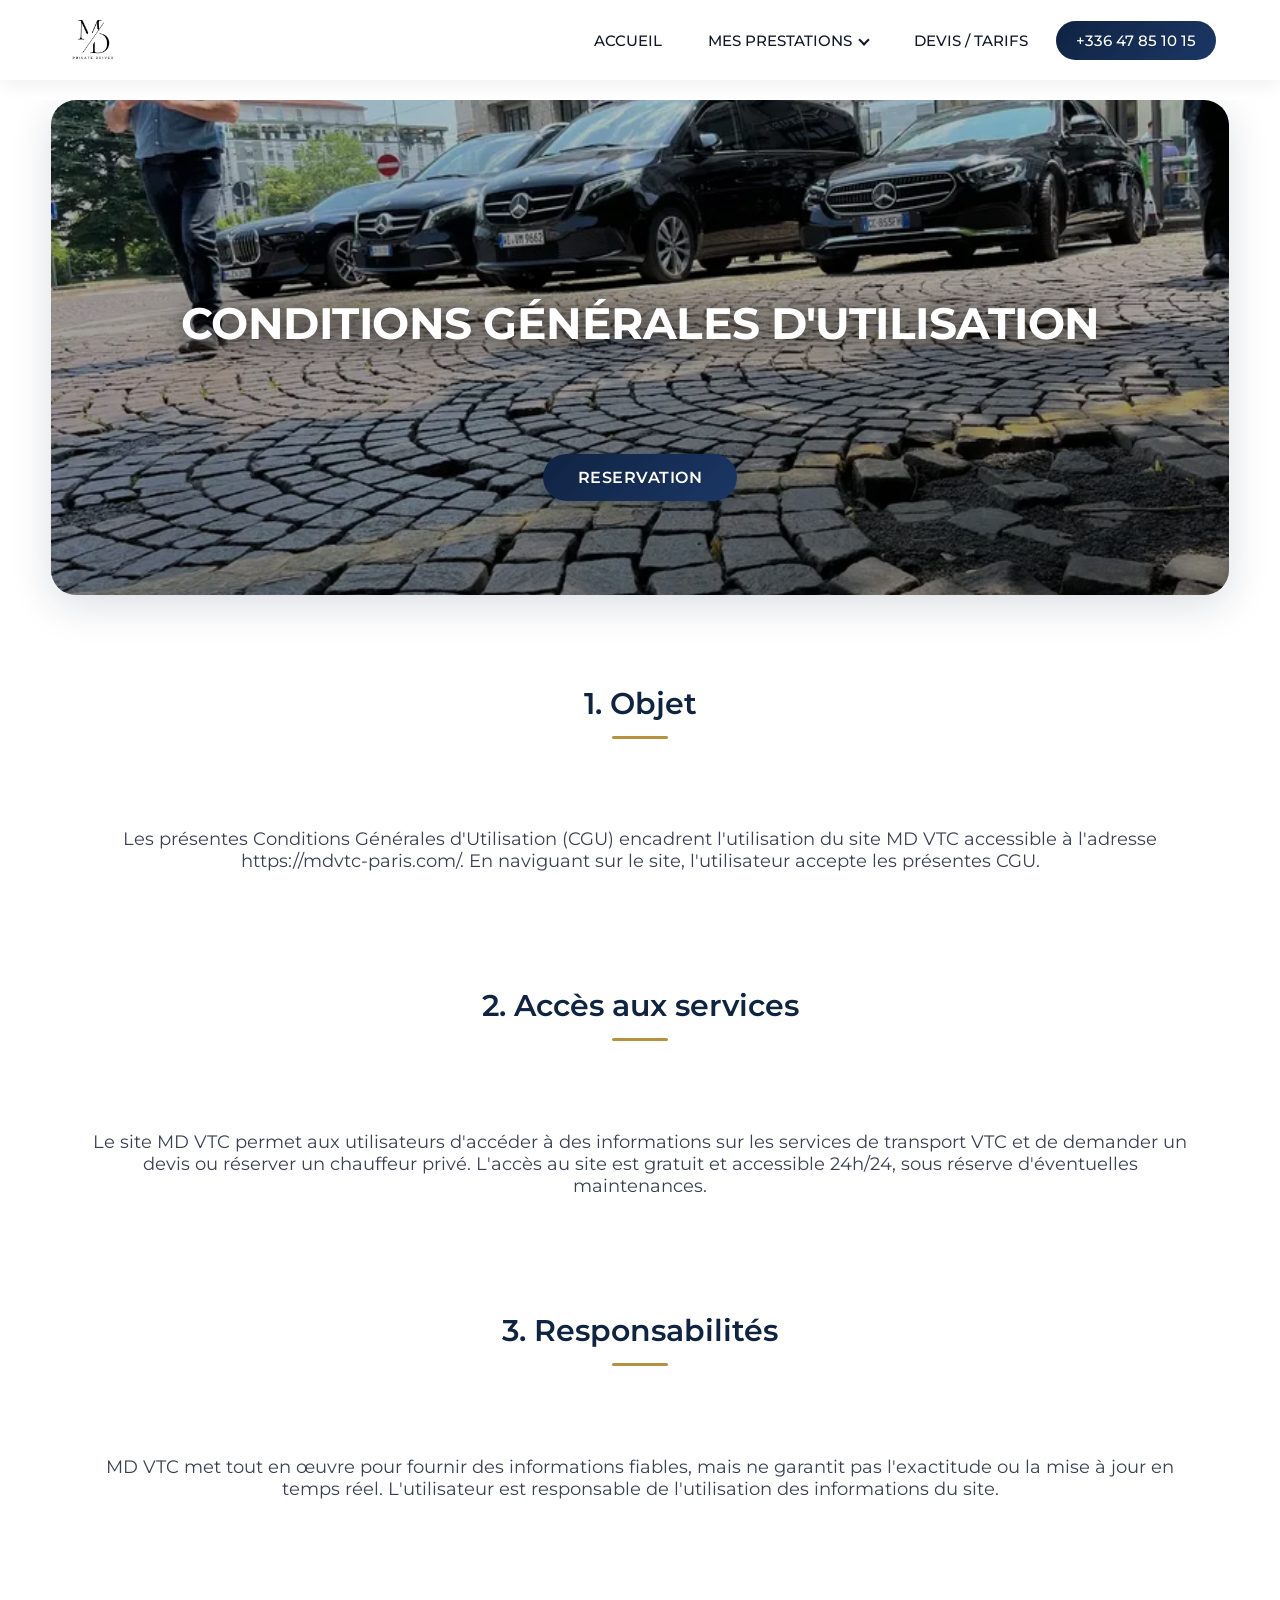
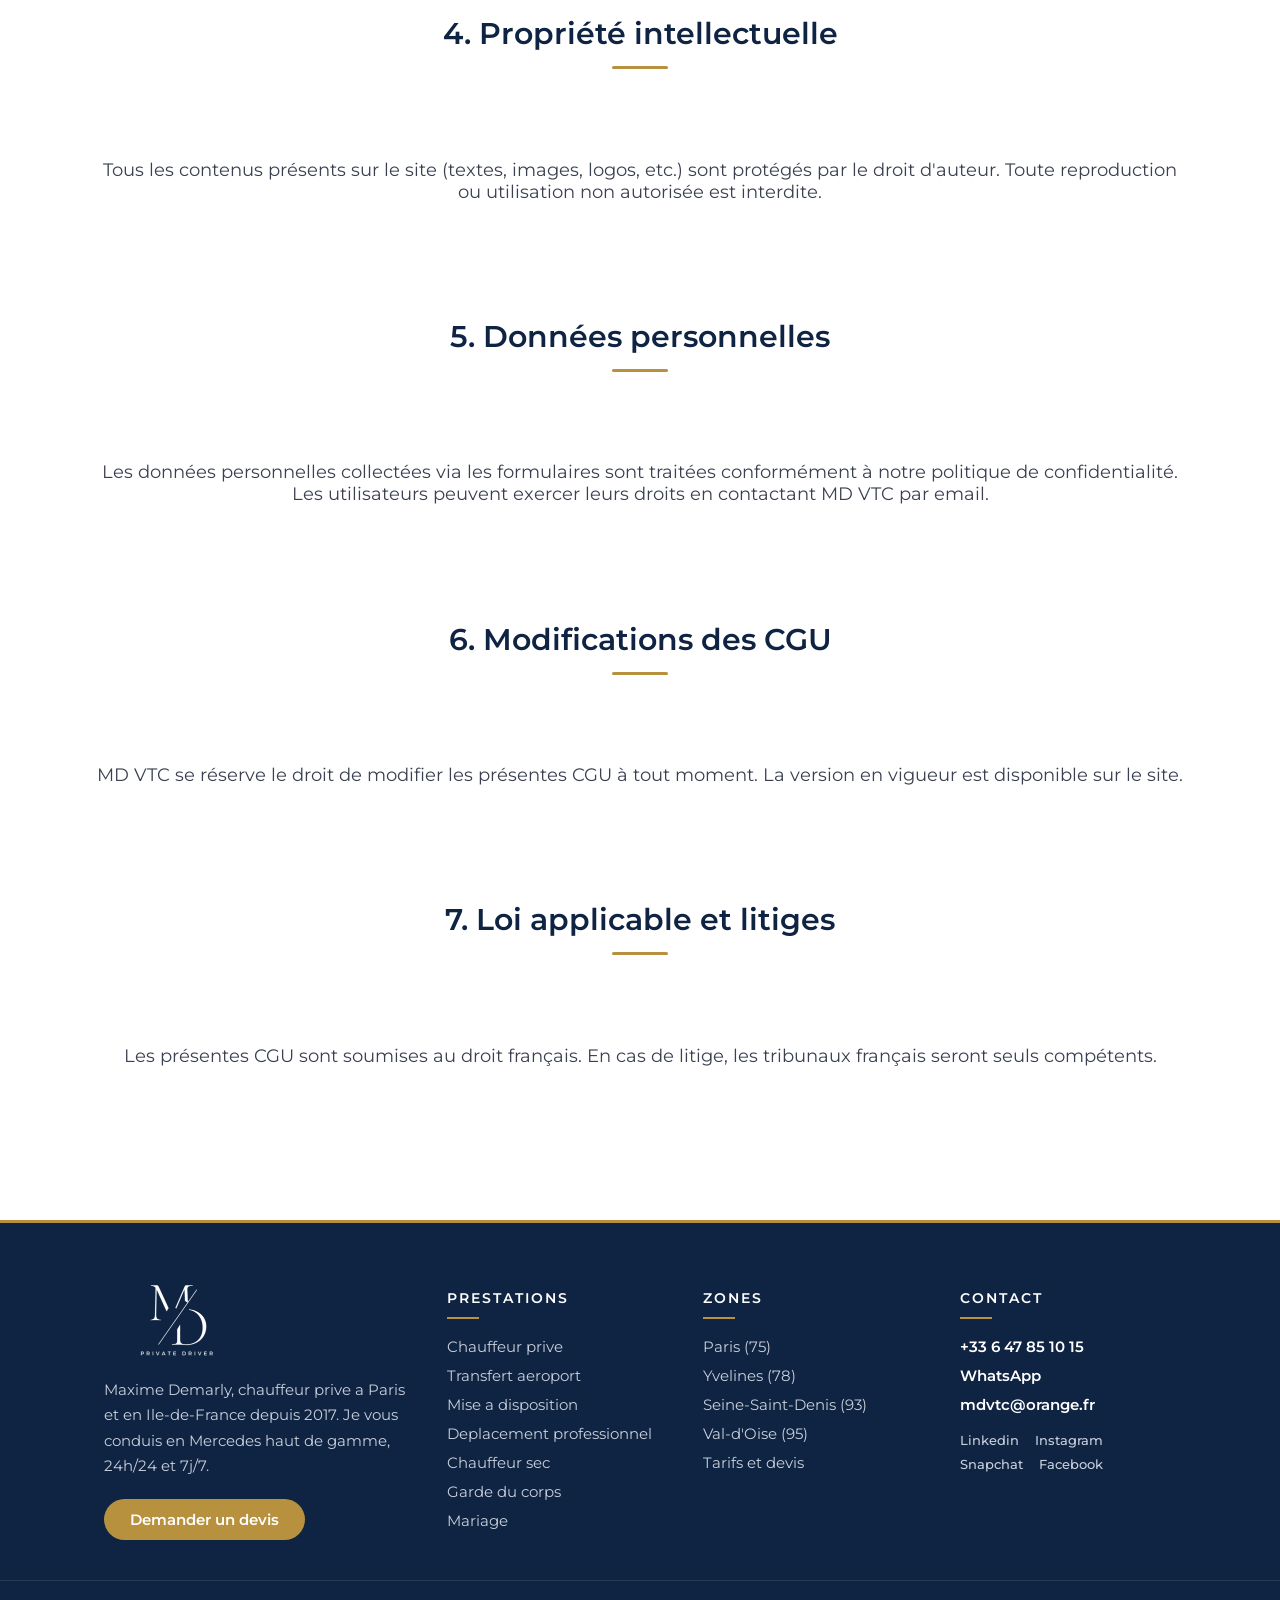
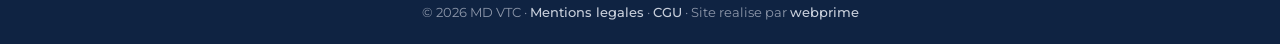
==== commit 6fedee7e: "Passage au je, nouveau footer et palette bleu nuit / or Co-Authored-By: Claude Opus 5 (1M context) <" ====
--- a/cgu.html
+++ b/cgu.html
@@ -30,7 +30,7 @@
             </li>
             <li class="nav-item has-dropdown">
                 <input type="checkbox" id="dropdown-toggle" class="dropdown-toggle">
-                <label for="dropdown-toggle" class="dropdown-label">NOS PRESTATIONS <span class="arrow"></span></label>
+                <label for="dropdown-toggle" class="dropdown-label">MES PRESTATIONS <span class="arrow"></span></label>
                 <ul class="dropdown">
                     <li><a href="chauffeur-prive-paris-75.html" title="chauffeur prive paris">Chauffeur prive</a></li>
                     <li><a href="transfert-aeroport.html" title="transfert aeroport">Transfert Aeroport</a></li>
@@ -76,26 +76,52 @@
     <h2>7. Loi applicable et litiges</h2>
     <p>Les présentes CGU sont soumises au droit français. En cas de litige, les tribunaux français seront seuls compétents.</p>
     
-    <footer>
-        <div id="contactez-nous">
-            <h4>NOS RÉSEAUX SOCIAUX</h4>
-            <div class="reseau-md">
-                <a href="https://fr.linkedin.com/" target="_blank" title="linkedin md vtc"> Linkedin -</a>
-                <a href="https://www.instagram.com/" target="_blank" title="instagram md vtc"> Instagram -</a>
-                <a href="https://www.snapchat.com/" target="_blank" title="snapchat md vtc">Snapchat -</a>
-                <a href="https://www.facebook.com/" target="_blank" title="facebook md vtc">Facebook</a>
+    <footer class="site-footer" id="contactez-nous">
+        <div class="footer-grid">
+            <div class="footer-col footer-brand">
+                <img src="./logo/img-form.webp" alt="MD VTC chauffeur prive Paris" title="md vtc" class="footer-logo" width="150" height="74" loading="lazy" decoding="async">
+                <p>Maxime Demarly, chauffeur prive a Paris et en Ile-de-France depuis 2017. Je vous conduis en Mercedes haut de gamme, 24h/24 et 7j/7.</p>
+                <a class="footer-cta" href="tarif-chauffeur-prive.html" title="devis chauffeur prive">Demander un devis</a>
             </div>
-            <h4>CONTACTEZ - NOUS</h4>
-            <p class="lien">Tel : <a href="tel:+33647851015" target="_blank" title="tel">
-                    +33647851015</a> <br><br>
-                <a href="https://wa.me/message/5R6MVEKULLH3N1" target="_blank" title="WhatsApp">WhatsApp</a> <br><br>
-                E-mail :<a href="mailto:mdvtc@orange.fr" target="_blank" title="email"> mdvtc@orange.fr</a>
-            </p>
-            <div class="lien-wp">
-                <h5>&copy; Copyright 2026 - Site réalisé par <a href="https://kazeko-fight.com/" target="_blank">webprime</a> - <a
-                        href="mentions-legales.html" target="_blank">mentions légales</a> - <a href="cgu.html" target="_blank">CGU</a>.
-                </h5>
+            <div class="footer-col">
+                <h4>PRESTATIONS</h4>
+                <ul>
+                    <li><a href="chauffeur-prive-paris-75.html" title="chauffeur prive paris">Chauffeur prive</a></li>
+                    <li><a href="transfert-aeroport.html" title="transfert aeroport">Transfert aeroport</a></li>
+                    <li><a href="mise-a-disposition-vtc.html" title="mise a disposition vtc">Mise a disposition</a></li>
+                    <li><a href="deplacements-professionnels.html" title="deplacement professionnel">Deplacement professionnel</a></li>
+                    <li><a href="location-chauffeur-sans-voiture.html" title="chauffeur sec">Chauffeur sec</a></li>
+                    <li><a href="garde-du-corps.html" title="garde du corps">Garde du corps</a></li>
+                    <li><a href="chauffeur-mariage.html" title="chauffeur mariage">Mariage</a></li>
+                </ul>
             </div>
+            <div class="footer-col">
+                <h4>ZONES</h4>
+                <ul>
+                    <li><a href="chauffeur-prive-paris-75.html" title="chauffeur prive paris 75">Paris (75)</a></li>
+                    <li><a href="chauffeur-prive-78.html" title="chauffeur prive yvelines">Yvelines (78)</a></li>
+                    <li><a href="chauffeur-prive-93.html" title="chauffeur prive seine-saint-denis">Seine-Saint-Denis (93)</a></li>
+                    <li><a href="chauffeur-prive-95.html" title="chauffeur prive val-d'oise">Val-d'Oise (95)</a></li>
+                    <li><a href="tarif-chauffeur-prive.html" title="tarif chauffeur prive">Tarifs et devis</a></li>
+                </ul>
+            </div>
+            <div class="footer-col">
+                <h4>CONTACT</h4>
+                <ul class="footer-contact">
+                    <li><a href="tel:+33647851015" title="tel">+33 6 47 85 10 15</a></li>
+                    <li><a href="https://wa.me/message/5R6MVEKULLH3N1" target="_blank" title="WhatsApp">WhatsApp</a></li>
+                    <li><a href="mailto:mdvtc@orange.fr" title="email">mdvtc@orange.fr</a></li>
+                </ul>
+                <div class="footer-social">
+                    <a href="https://fr.linkedin.com/" target="_blank" title="linkedin md vtc">Linkedin</a>
+                    <a href="https://www.instagram.com/" target="_blank" title="instagram md vtc">Instagram</a>
+                    <a href="https://www.snapchat.com/" target="_blank" title="snapchat md vtc">Snapchat</a>
+                    <a href="https://www.facebook.com/" target="_blank" title="facebook md vtc">Facebook</a>
+                </div>
+            </div>
+        </div>
+        <div class="footer-bottom">
+            <p>&copy; 2026 MD VTC &middot; <a href="mentions-legales.html">Mentions legales</a> &middot; <a href="cgu.html">CGU</a> &middot; Site realise par <a href="https://kazeko-fight.com/" target="_blank">webprime</a></p>
         </div>
         <div class="whats-icon"><a href="https://wa.me/message/5R6MVEKULLH3N1" title="reservation vtc"
                 target="_blank"><img src="numero-vtc.webp" alt="contact"></a>
@@ -123,7 +149,7 @@
             <span class="bottom-nav-icon"><svg viewBox="0 0 24 24"><path d="M3 11l9-8 9 8"/><path d="M5 10v10h14V10"/></svg></span>
             <span class="bottom-nav-label">Accueil</span>
         </a>
-        <a href="chauffeur-prive-paris-75.html" class="bottom-nav-item" title="Nos prestations VTC">
+        <a href="chauffeur-prive-paris-75.html" class="bottom-nav-item" title="Mes prestations VTC">
             <span class="bottom-nav-icon"><svg viewBox="0 0 24 24"><path d="M4 12l1.8-4.5c.3-.6.9-1 1.6-1h9.2c.7 0 1.3.4 1.6 1L20 12v5h-2.5v-2h-11v2H4z"/><circle cx="7.5" cy="14.5" r="1.5"/><circle cx="16.5" cy="14.5" r="1.5"/></svg></span>
             <span class="bottom-nav-label">Services</span>
         </a>
--- a/style.css
+++ b/style.css
@@ -1,15 +1,15 @@
 html{overflow-x:hidden}
 body{margin:0;padding:0;font-family:'Montserrat',sans-serif;background-color:#fff;color:#1f2430;margin-top:100px;overflow-x:hidden}
 h4{font-size:20px;margin-left:4%;margin-bottom:3%;margin-right:3%}
-a{text-decoration:none;font-weight:600;color:#135cf3}
-.texte1 a{color:#135cf3}
+a{text-decoration:none;font-weight:600;color:#0f2342}
+.texte1 a{color:#0f2342}
 p{color:#3a4050}
-strong{color:#135cf3}
+strong{color:#0f2342}
 h1,h2{text-align:center;font-weight:600}
 h1{font-size:40px;line-height:1.4;margin:5% 3%;color:#111827;}
 p{font-size:18px;margin:5%;text-align:center;background-color:transparent;padding:2%}
 .texte1,.p-slide{line-height:1.8}
-h2{color:#135cf3;margin:7% 3% 5%;font-size:30px;}
+h2{color:#0f2342;margin:7% 3% 5%;font-size:30px;}
 h3{text-align:center;font-weight:350;color:#3a4050;font-size:17px;margin-top:3%}
 .navbar{display:flex;justify-content:space-between;align-items:center;position:fixed;top:0;left:0;right:0;z-index:1000;height:80px;padding:0 5%;background:rgba(255,255,255,0.95);box-shadow:0 2px 20px rgba(17,24,39,0.08);backdrop-filter:blur(10px);-webkit-backdrop-filter:blur(10px)}
 .logo{height:60px;width:auto;transition:transform 0.3s ease}
@@ -23,9 +23,9 @@
 .nav-menu{display:flex;align-items:center;gap:10px;list-style:none;margin:0;padding:0}
 .nav-item{position:relative}
 .nav-item a,.dropdown-label{color:#111827;text-decoration:none;font-size:0.95rem;font-weight:500;padding:10px 18px;border-radius:8px;transition:all 0.3s ease;cursor:pointer;display:block}
-.nav-item a:hover,.dropdown-label:hover{background:rgba(19,92,243,0.08);color:#135cf3}
-.nav-cta a{background:linear-gradient(135deg,#135cf3 0%,#0d4abf 100%);color:#fff !important;border-radius:25px;padding:10px 20px}
-.nav-cta a:hover{background:linear-gradient(135deg,#0d4abf 0%,#093a8a 100%);transform:translateY(-2px);box-shadow:0 4px 15px rgba(19,92,243,0.4)}
+.nav-item a:hover,.dropdown-label:hover{background:rgba(184,145,62,0.13);color:#0f2342}
+.nav-cta a{background:linear-gradient(135deg,#0f2342 0%,#1c3766 100%);color:#fff !important;border-radius:25px;padding:10px 20px}
+.nav-cta a:hover{background:linear-gradient(135deg,#c29b4a 0%,#9a7630 100%);transform:translateY(-2px);box-shadow:0 4px 15px rgba(15,35,66,0.4)}
 .has-dropdown{position:relative}
 .dropdown-label{display:flex;align-items:center;gap:8px}
 .arrow{border:solid #111827;border-width:0 2px 2px 0;padding:3px;transform:rotate(45deg);transition:transform 0.3s ease}
@@ -33,22 +33,22 @@
 .dropdown{position:absolute;top:100%;left:0;min-width:220px;background:#fff;backdrop-filter:blur(10px);border-radius:12px;padding:10px 0;list-style:none;opacity:0;visibility:hidden;transform:translateY(10px);transition:all 0.3s ease;box-shadow:0 10px 40px rgba(17,24,39,0.12);border:1px solid #e5e7eb}
 .has-dropdown:hover .dropdown{opacity:1;visibility:visible;transform:translateY(5px)}
 .dropdown li a{padding:12px 20px;font-size:0.9rem;font-weight:400;border-radius:0}
-.dropdown li a:hover{background:rgba(19,92,243,0.08);padding-left:25px}
-.img-index{position:relative;text-align:center;display:flex;flex-direction:column;align-items:center;justify-content:center;margin-left:auto;margin-right:auto;height:clamp(450px, 55vh, 650px);width:92%;max-width:1400px;border-radius:25px;overflow:hidden;box-shadow:0 10px 40px rgba(19,92,243,0.15)}
+.dropdown li a:hover{background:rgba(184,145,62,0.13);padding-left:25px}
+.img-index{position:relative;text-align:center;display:flex;flex-direction:column;align-items:center;justify-content:center;margin-left:auto;margin-right:auto;height:clamp(450px, 55vh, 650px);width:92%;max-width:1400px;border-radius:25px;overflow:hidden;box-shadow:0 10px 40px rgba(15,35,66,0.15)}
 .background-image{position:absolute;top:0;left:0;width:100%;height:100%;object-fit:cover;z-index:-1;filter:brightness(0.85)}
 .img-index::after{content:'';position:absolute;top:0;left:0;width:100%;height:100%;background:linear-gradient(180deg,rgba(0,0,0,0.1) 0%,rgba(0,0,0,0.4) 100%);z-index:0}
 .img-index h1{background:transparent;color:#fff;width:auto;max-width:90%;padding:20px 30px;margin-top:auto;z-index:1;font-size:clamp(28px,4vw,44px);font-weight:700;letter-spacing:-0.5px;text-shadow:0 2px 20px rgba(0,0,0,0.6),0 4px 40px rgba(0,0,0,0.4)}
 .img-index h1 i{font-style:normal}
-.bouton-1{z-index:1;background:linear-gradient(135deg,#135cf3 0%,#0d4abf 100%);color:#fff;padding:14px 35px;border-radius:30px;text-decoration:none;margin-top:20px;margin-bottom:8%;transition:all 0.3s ease;font-size:16px;font-weight:600;letter-spacing:0.5px;box-shadow:0 4px 15px rgba(19,92,243,0.4)}
-.bouton-1:hover{background:linear-gradient(135deg,#0d4abf 0%,#093a8a 100%);transform:translateY(-2px);box-shadow:0 6px 20px rgba(19,92,243,0.5)}
+.bouton-1{z-index:1;background:linear-gradient(135deg,#0f2342 0%,#1c3766 100%);color:#fff;padding:14px 35px;border-radius:30px;text-decoration:none;margin-top:20px;margin-bottom:8%;transition:all 0.3s ease;font-size:16px;font-weight:600;letter-spacing:0.5px;box-shadow:0 4px 15px rgba(15,35,66,0.4)}
+.bouton-1:hover{background:linear-gradient(135deg,#c29b4a 0%,#9a7630 100%);transform:translateY(-2px);box-shadow:0 6px 20px rgba(15,35,66,0.5)}
 .form-container{display:flex;flex-direction:column;align-items:center;padding:8px;padding-top:20px;margin:0;margin-top:3%;margin-left:auto;margin-right:auto;width:clamp(400px, 55%, 700px);box-shadow:0 10px 40px rgba(17,24,39,0.08);border:1px solid #e5e7eb;color:#1f2430;background-color:#fff;z-index:1;border-radius:20px}
-.form-container h2{color:#135cf3}
+.form-container h2{color:#0f2342}
 form{width:75%}
 .form-container label{display:block;margin-bottom:8px;font-size:19px;margin-left:2%;text-align:left;color:#1f2430}
 textarea{width:94%;padding:8px;margin-bottom:15px;border:1px solid #d1d5db;background-color:#f7f8fa;border-radius:4px}
 .form-container input,.form-container select{width:100%;height:35px;padding:8px;margin-bottom:16px;box-sizing:border-box;border-radius:10px;border:1px solid #d1d5db;background-color:#f7f8fa;color:#111827}
-.form-container button{display:flex;justify-content:center;background-color:#135cf3;color:#ffff;padding:10px 40px;font-size:18px;margin:2% auto 6%;border:none;border-radius:10px;cursor:pointer;transition:background-color 0.3s ease}
-.form-container button:hover{background-color:#0d4abf}
+.form-container button{display:flex;justify-content:center;background-color:#0f2342;color:#ffff;padding:10px 40px;font-size:18px;margin:2% auto 6%;border:none;border-radius:10px;cursor:pointer;transition:background-color 0.3s ease}
+.form-container button:hover{background-color:#b8913e}
 #passengers{font-size:15px}
 .image-container{display:flex;justify-content:center;align-items:center;padding:1%;margin-left:auto;margin-right:auto;margin-bottom:4%;border-radius:20px}
 .image-container img{width:clamp(150px, 30%, 250px);height:auto;border-radius:20px}
@@ -64,16 +64,8 @@
 .img-presta{margin-bottom:10%;width:85%;display:block;margin-left:auto;margin-right:auto}
 .nos-vehicules-pc{display:flex;justify-content:center;width:clamp(500px, 70%, 900px);margin-left:auto;margin-right:auto;gap:5%}
 .nos-vehicules-pc img{width:100%;margin-top:0;margin-bottom:5%;border-radius:20px;object-fit:cover}
-.bouton-3{display:flex;justify-content:center;align-items:center;background-color:#135cf3;color:#fff;font-size:20px;padding:12px 40px;margin:2% auto 8%;text-decoration:none;border-radius:25px;width:fit-content;min-width:200px;transition:background-color 0.3s ease}
-.bouton-3:hover{background-color:#0d4abf}
-#contactez-nous{margin-top:10%;padding:2%;background-color:#f3f5f9;border-top:1px solid #e5e7eb}
-#contactez-nous h4{text-align:center;margin:5% 3% 3%;color:#111827;font-weight:600;font-size:18px}
-#contactez-nous p{color:#3a4050;background-color:transparent}
-.lien a{color:#135cf3;font-size:17px}
-.lien{margin-bottom:3%;margin-top:1%}
-.lien-wp a,.lien-wp p,.lien-wp h5{color:#6b7280;font-size:13px;text-align:center;font-weight:300;margin:0}
-.reseau-md{text-align:center;margin-bottom:7%}
-.reseau-md a{font-size:15px;color:#111827}
+.bouton-3{display:flex;justify-content:center;align-items:center;background-color:#0f2342;color:#fff;font-size:20px;padding:12px 40px;margin:2% auto 8%;text-decoration:none;border-radius:25px;width:fit-content;min-width:200px;transition:background-color 0.3s ease}
+.bouton-3:hover{background-color:#b8913e}
 .p-slide p{font-size:16px;text-align:left;background-color:#f3f5f9;width:30%;margin-left:auto;margin-right:auto;word-spacing:1px;padding-left:5%}
 .p-slide img{display:flex;justify-content:center;width:50%;margin:7% auto}
 .avantages-taxi-mob,.whats-icon,.nos-vehicules,.presta1-mob,.services-mob,.photo-id{display:none}
@@ -146,7 +138,7 @@
 .dropdown{position:static;opacity:1;visibility:visible;transform:none;max-height:0;overflow:hidden;padding:0;background:#f7f8fa;border:none;box-shadow:none;border-radius:8px;margin-top:5px}
 .dropdown-toggle:checked~.dropdown{max-height:500px;padding:10px 0}
 .dropdown li a{padding:12px 20px;font-size:0.9rem;color:#3a4050}
-.dropdown li a:hover{padding-left:25px;color:#135cf3}
+.dropdown li a:hover{padding-left:25px;color:#0f2342}
 .img-index{width:95%;height:clamp(300px,40vh,380px);border-radius:15px}
 .img-index h1{max-width:95%;padding:12px 18px;font-size:clamp(18px,5vw,24px)}
 .bouton-1{padding:10px 25px;font-size:14px;margin-bottom:12%}
@@ -168,24 +160,18 @@
 .bouton-3{padding:10px 25px;font-size:16px;margin:7% auto 10%}
 .p-slide p{font-size:14px;width:80%}
 .p-slide img{width:60%}
-#contactez-nous{padding:4% 0;margin-top:20%}
-#contactez-nous h4{margin:10% 0 5%}
-#contactez-nous p{text-align:center;margin:0 0 3%;font-size:17px}
-.lien-wp{margin-bottom:0}
-.lien-wp a,.lien-wp h5{margin-top:5%;margin-bottom:0}
-.reseau-md{margin-bottom:13%}
 .whats-icon{display:flex;position:fixed;right:4%;bottom:3%}
 .whats-icon img{width:60px;height:61px;border-radius:20px}
 .avantages-taxi,.nos-vehicules-pc,.presta1,.presta2,.services-pc{display:none}
 }
 
 .faq-section{width:90%;max-width:900px;margin:5% auto;padding:2%}
-.faq-section h2{color:#135cf3;text-align:center;margin-bottom:5%}
+.faq-section h2{color:#0f2342;text-align:center;margin-bottom:5%}
 .faq-item{background-color:#fff;border:1px solid #e5e7eb;box-shadow:0 2px 10px rgba(17,24,39,0.04);border-radius:10px;margin-bottom:15px;overflow:hidden}
 .faq-item input[type="checkbox"]{display:none}
 .faq-item label{display:flex;justify-content:space-between;align-items:center;padding:20px;cursor:pointer;color:#111827;font-size:16px;font-weight:500;transition:background-color 0.3s}
 .faq-item label:hover{background-color:#f7f8fa}
-.faq-item label::after{content:'+';font-size:24px;color:#135cf3;transition:transform 0.3s}
+.faq-item label::after{content:'+';font-size:24px;color:#b8913e;transition:transform 0.3s}
 .faq-item input[type="checkbox"]:checked + label::after{transform:rotate(45deg)}
 .faq-item input[type="checkbox"]:checked + label{background-color:#f7f8fa}
 .faq-answer{max-height:0;overflow:hidden;transition:max-height 0.4s ease-out,padding 0.4s ease-out;background-color:#fafbfc}
@@ -199,58 +185,57 @@
 .bottom-nav{display:none;position:fixed;bottom:10px;left:10px;right:10px;box-sizing:border-box;justify-content:space-around;align-items:center;background:#fff;border-radius:22px;box-shadow:0 -4px 20px rgba(17,24,39,.10),0 0 30px rgba(17,24,39,.08);border:1px solid #e5e7eb;z-index:1000;padding:6px 0}
 .bottom-nav-item{display:flex;flex-direction:column;align-items:center;justify-content:center;flex:1;min-width:0;padding:4px 1px;text-decoration:none;color:#111827;transition:transform .3s ease}
 .bottom-nav-item:hover,.bottom-nav-item:active{transform:translateY(-2px)}
-.bottom-nav-icon{display:flex;align-items:center;justify-content:center;width:40px;height:40px;margin-bottom:3px;background:#eef3ff;border-radius:50%;box-shadow:0 4px 12px rgba(19,92,243,.15);transition:transform .3s ease}
+.bottom-nav-icon{display:flex;align-items:center;justify-content:center;width:40px;height:40px;margin-bottom:3px;background:#f7f2e8;border-radius:50%;box-shadow:0 4px 12px rgba(15,35,66,.15);transition:transform .3s ease}
 .bottom-nav-item:hover .bottom-nav-icon{transform:scale(1.08)}
-.bottom-nav-icon svg{width:20px;height:20px;stroke:#135cf3;fill:none;stroke-width:2;stroke-linecap:round;stroke-linejoin:round}
+.bottom-nav-icon svg{width:20px;height:20px;stroke:#0f2342;fill:none;stroke-width:2;stroke-linecap:round;stroke-linejoin:round}
 .bottom-nav-label{font-size:.56rem;font-weight:600;text-transform:uppercase;letter-spacing:.02em;color:#111827}
-.bottom-nav-call .bottom-nav-icon{background:#135cf3}
+.bottom-nav-call .bottom-nav-icon{background:#0f2342}
 .bottom-nav-call .bottom-nav-icon svg{stroke:none;fill:#fff}
 .bottom-nav-whatsapp .bottom-nav-icon{background:#25D366}
 .bottom-nav-whatsapp .bottom-nav-icon svg{stroke:none;fill:#fff}
 @media screen and (max-width:767.98px){
 .bottom-nav{display:flex}
 .whats-icon{display:none}
-#contactez-nous{padding-bottom:100px}
 }
 .form-progress{width:100%;margin:0 0 22px}
 .form-progress-bar{height:6px;background:#e5e7eb;border-radius:10px;overflow:hidden}
-.form-progress-bar span{display:block;height:100%;width:33.33%;background:linear-gradient(90deg,#5890ff,#135cf3);border-radius:10px;transition:width .35s ease}
+.form-progress-bar span{display:block;height:100%;width:33.33%;background:linear-gradient(90deg,#b8913e,#0f2342);border-radius:10px;transition:width .35s ease}
 .form-progress-label{margin-top:8px;font-size:14px;color:#3a4050;font-weight:600;text-align:center}
 .form-step{width:100%}
 .form-step[hidden]{display:none}
 .form-nav{display:flex;gap:12px;width:100%;margin:8px 0 6%}
 .form-nav button{flex:1;margin:0;padding:13px 20px;font-size:17px;font-weight:600;border:none;border-radius:10px;cursor:pointer;align-items:center;transition:all .3s ease}
-.form-nav .form-prev{display:none;background:transparent;border:1px solid #135cf3;color:#135cf3}
-.form-nav .form-next{display:none;background:#135cf3;color:#fff}
-.form-nav .form-submit{display:inline-flex;justify-content:center;align-items:center;background:#135cf3;color:#fff}
-.form-nav .form-prev:hover{background:rgba(19,92,243,.08)}
-.form-nav .form-next:hover,.form-nav .form-submit:hover{background:#0d4abf}
+.form-nav .form-prev{display:none;background:transparent;border:1px solid #0f2342;color:#0f2342}
+.form-nav .form-next{display:none;background:#0f2342;color:#fff}
+.form-nav .form-submit{display:inline-flex;justify-content:center;align-items:center;background:#0f2342;color:#fff}
+.form-nav .form-prev:hover{background:rgba(184,145,62,0.13)}
+.form-nav .form-next:hover,.form-nav .form-submit:hover{background:#b8913e}
 /* Hero accueil : texte a gauche, portrait du chauffeur a droite */
-.hero{position:relative;overflow:hidden;background:linear-gradient(135deg,#fff 0%,#eef3ff 60%,#fff 100%)}
-.hero::before{content:'';position:absolute;top:-20%;right:-10%;width:60%;height:120%;background:radial-gradient(circle,rgba(19,92,243,0.10) 0%,transparent 65%);pointer-events:none}
+.hero{position:relative;overflow:hidden;background:linear-gradient(135deg,#fff 0%,#f7f2e8 60%,#fff 100%)}
+.hero::before{content:'';position:absolute;top:-20%;right:-10%;width:60%;height:120%;background:radial-gradient(circle,rgba(184,145,62,0.16) 0%,transparent 65%);pointer-events:none}
 .hero-split{position:relative;z-index:2;display:grid;grid-template-columns:1fr 1fr;align-items:center;gap:60px;max-width:1200px;margin:0 auto;padding:40px 5% 60px;min-height:calc(100vh - 100px);box-sizing:border-box}
 .hero-left{animation:heroFadeUp 0.8s ease both}
 .hero h1{font-size:clamp(28px,4vw,48px);font-weight:700;color:#111827;line-height:1.15;text-align:left;margin:0 0 24px}
 .hero-line{display:block}
-.hero-line.blue{color:#135cf3;font-style:italic}
+.hero-line.blue{color:#b08a3a;font-style:italic}
 .hero .hero-text{font-size:18px;color:#4b5263;max-width:520px;line-height:1.8;text-align:left;background:none;margin:0 0 36px;padding:0}
 .hero-buttons{display:flex;gap:16px;flex-wrap:wrap;margin-bottom:40px}
 .hero-btn{display:inline-flex;align-items:center;justify-content:center;padding:14px 32px;border-radius:30px;font-size:16px;font-weight:600;letter-spacing:0.5px;transition:all 0.3s ease}
-.hero-btn-blue{color:#fff;background:linear-gradient(135deg,#135cf3 0%,#0d4abf 100%);box-shadow:0 4px 15px rgba(19,92,243,0.4)}
-.hero-btn-blue:hover{background:linear-gradient(135deg,#0d4abf 0%,#093a8a 100%);transform:translateY(-2px);box-shadow:0 6px 20px rgba(19,92,243,0.5)}
+.hero-btn-blue{color:#fff;background:linear-gradient(135deg,#0f2342 0%,#1c3766 100%);box-shadow:0 4px 15px rgba(15,35,66,0.4)}
+.hero-btn-blue:hover{background:linear-gradient(135deg,#c29b4a 0%,#9a7630 100%);transform:translateY(-2px);box-shadow:0 6px 20px rgba(15,35,66,0.5)}
 .hero-btn-outline{color:#111827;border:1px solid #cbd2dd;background:#fff}
-.hero-btn-outline:hover{border-color:#135cf3;color:#135cf3;transform:translateY(-2px)}
+.hero-btn-outline:hover{border-color:#0f2342;color:#0f2342;transform:translateY(-2px)}
 .hero-trust{display:flex;align-items:center;gap:14px;flex-wrap:wrap}
-.hero-trust-stars{color:#f5b301;font-size:16px;letter-spacing:3px}
+.hero-trust-stars{color:#c9a24e;font-size:16px;letter-spacing:3px}
 .hero-trust-text{font-size:14px;color:#6b7280;letter-spacing:0.5px}
 .hero-right{display:flex;flex-direction:column;align-items:center;animation:heroFadeUp 0.8s 0.3s ease both}
 .hero-portrait{position:relative;width:100%;max-width:420px;border-radius:16px;overflow:hidden}
 .hero-portrait img{display:block;width:100%;height:560px;object-fit:cover;object-position:top center}
-.hero-portrait-border{position:absolute;inset:0;border-radius:16px;border:2px solid rgba(19,92,243,0.25);pointer-events:none}
+.hero-portrait-border{position:absolute;inset:0;border-radius:16px;border:2px solid rgba(184,145,62,0.45);pointer-events:none}
 .hero-portrait::after{content:'';position:absolute;bottom:0;left:0;right:0;height:40%;background:linear-gradient(to top,rgba(0,0,0,0.35),transparent);pointer-events:none}
 .hero-portrait-badge{position:relative;z-index:3;margin-top:-50px;background:#fff;border:1px solid #e5e7eb;box-shadow:0 10px 30px rgba(17,24,39,0.12);padding:14px 32px;border-radius:12px;text-align:center}
 .hero-portrait-name{display:block;font-size:18px;font-weight:600;color:#111827;letter-spacing:0.5px}
-.hero-portrait-title{font-size:13px;color:#135cf3;text-transform:uppercase;letter-spacing:2px;font-weight:500}
+.hero-portrait-title{font-size:13px;color:#9a7630;text-transform:uppercase;letter-spacing:2px;font-weight:500}
 @keyframes heroFadeUp{from{opacity:0;transform:translateY(30px)}to{opacity:1;transform:translateY(0)}}
 
 @media screen and (max-width:1024px){
@@ -280,3 +265,39 @@
 .hero-trust{justify-content:center;gap:10px}
 .hero-trust-text{font-size:11px;color:#6b7280}
 }
+
+h2::after{content:'';display:block;width:56px;height:3px;margin:14px auto 0;background:#b8913e;border-radius:2px}
+
+/* Footer */
+.site-footer{margin-top:10%;background:#0f2342;color:#c8cfdb;border-top:3px solid #b8913e}
+.footer-grid{display:grid;grid-template-columns:1.4fr 1fr 1fr 1fr;gap:40px;max-width:1200px;margin:0 auto;padding:60px 5% 40px;box-sizing:border-box}
+.footer-logo{width:150px;height:auto;margin-bottom:16px}
+.site-footer p{background:none;color:#c8cfdb;text-align:left;font-size:15px;line-height:1.7;margin:0 0 20px;padding:0}
+.site-footer h4{color:#fff;font-size:14px;font-weight:600;letter-spacing:2px;margin:6px 0 18px}
+.site-footer h4::after{content:'';display:block;width:32px;height:2px;margin-top:10px;background:#b8913e}
+.site-footer ul{list-style:none;margin:0;padding:0}
+.site-footer li{margin-bottom:10px}
+.site-footer ul a{color:#c8cfdb;font-weight:400;font-size:15px;transition:color .2s ease}
+.site-footer ul a:hover,.footer-social a:hover,.footer-bottom a:hover{color:#d4b06a}
+.footer-contact a{color:#fff !important;font-weight:600 !important}
+.footer-cta{display:inline-block;padding:11px 26px;border-radius:25px;background:#b8913e;color:#fff;font-size:15px;transition:background .2s ease}
+.footer-cta:hover{background:#9a7630}
+.footer-social{display:flex;flex-wrap:wrap;gap:8px 16px;margin-top:18px}
+.footer-social a{color:#c8cfdb;font-size:13px;font-weight:500}
+.footer-bottom{border-top:1px solid rgba(255,255,255,0.1);padding:20px 5%}
+.footer-bottom p{text-align:center;font-size:13px;color:#8d97aa;margin:0}
+.footer-bottom a{color:#c8cfdb;font-weight:500}
+@media screen and (max-width:1024px){
+.footer-grid{grid-template-columns:1fr 1fr;gap:32px}
+}
+@media screen and (max-width:767.98px){
+.site-footer{margin-top:20%;padding-bottom:100px}
+.footer-grid{grid-template-columns:1fr 1fr;gap:28px 20px;padding:44px 20px 28px}
+.footer-brand{grid-column:1 / -1;text-align:center}
+.footer-brand p{text-align:center}
+.site-footer p{font-size:15px;word-spacing:normal}
+.footer-col:last-child{grid-column:1 / -1;text-align:center}
+.footer-col:last-child h4::after{margin:10px auto 0}
+.footer-social{justify-content:center}
+.site-footer ul a{font-size:14px}
+}
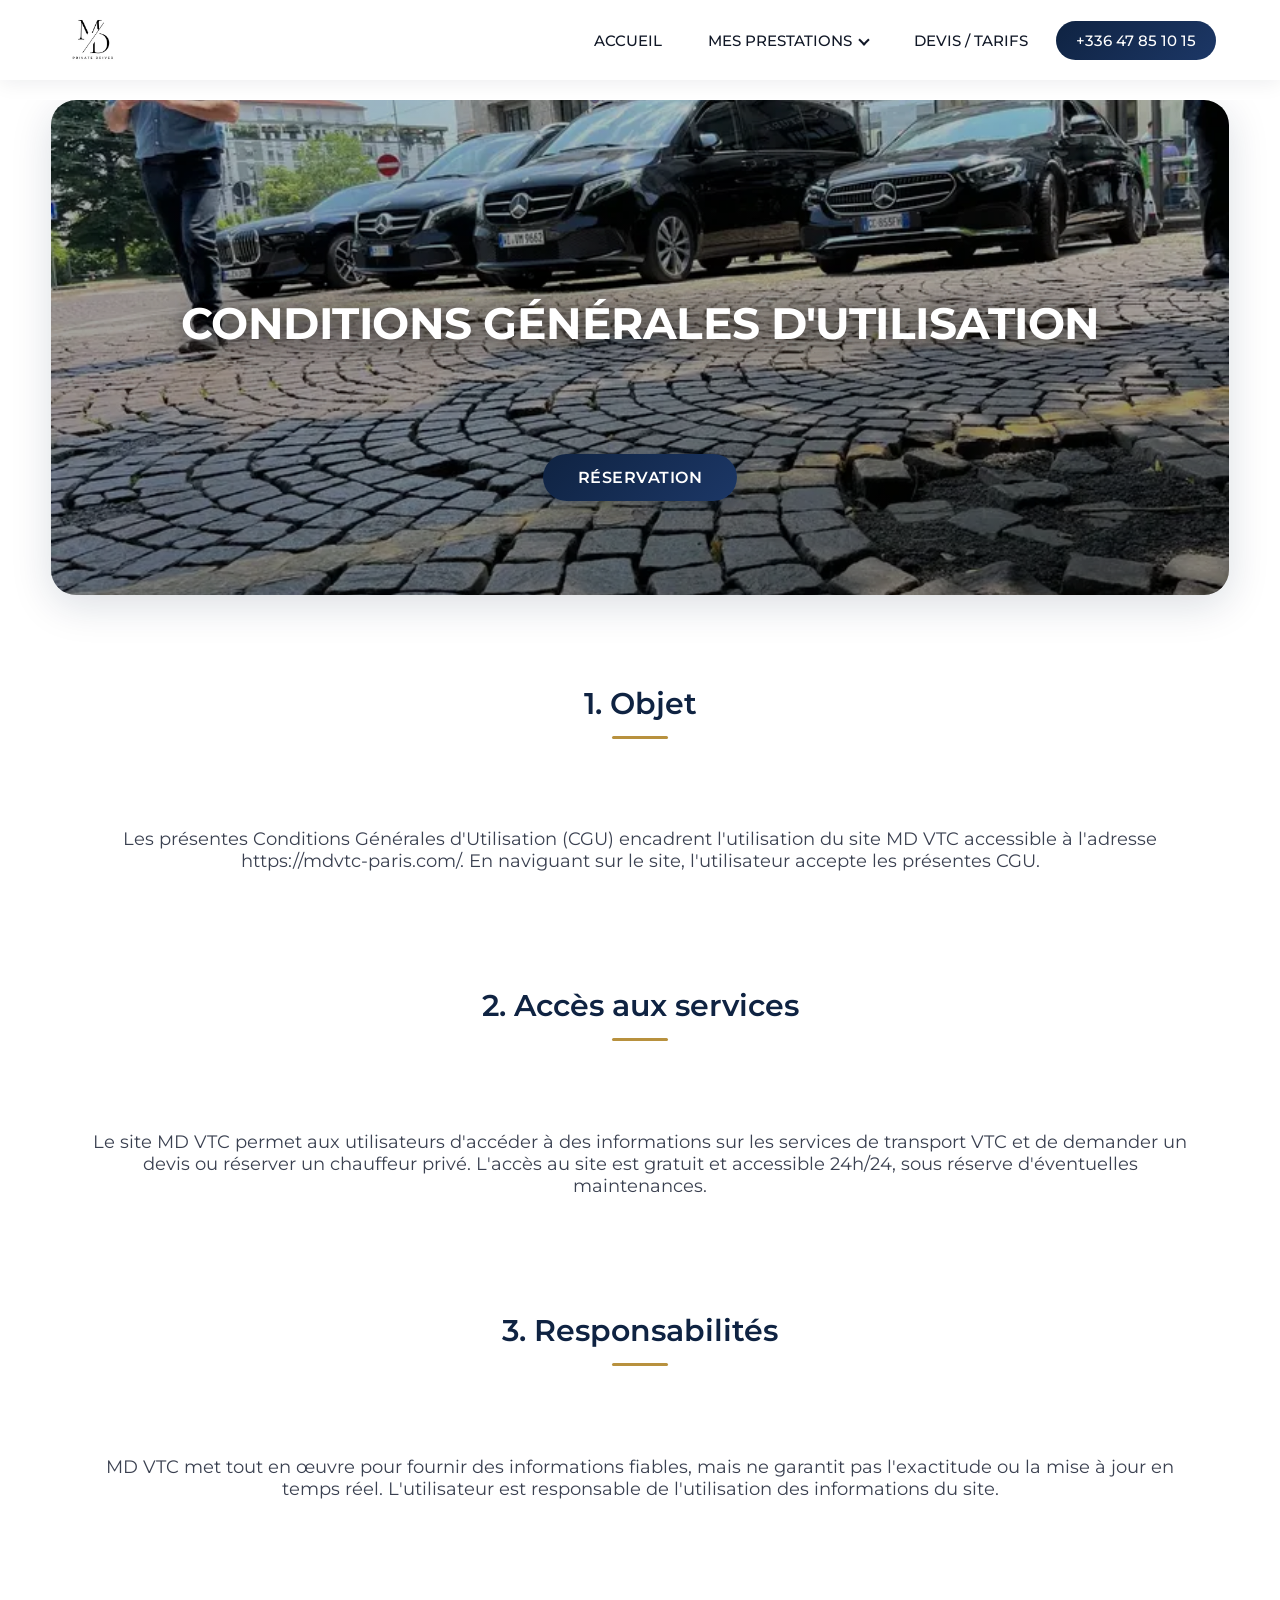
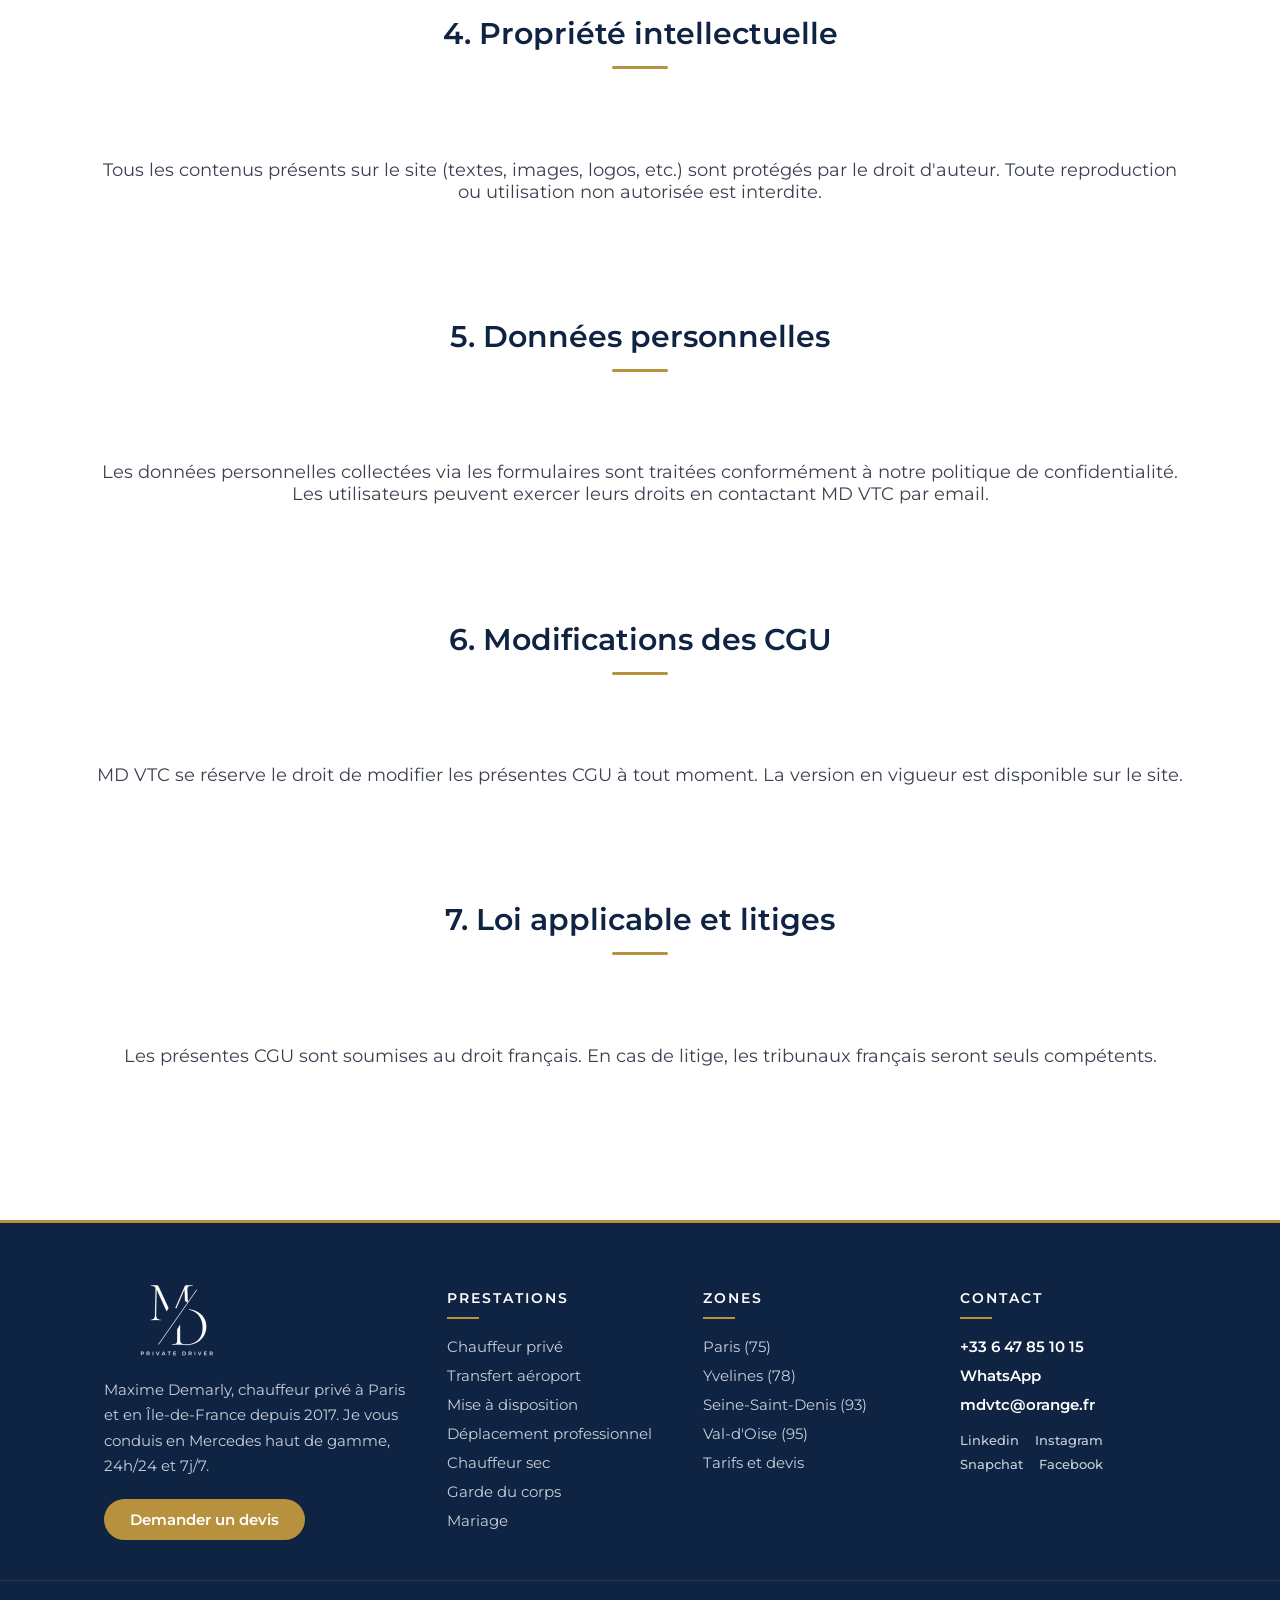
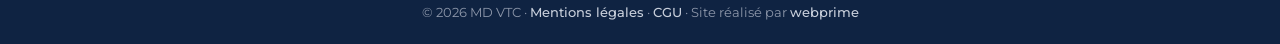
==== commit 0fb517ee: "Ajout des accents sur l'ensemble du site Co-Authored-By: Claude Opus 5 (1M context) <noreply@anthrop" ====
--- a/cgu.html
+++ b/cgu.html
@@ -26,16 +26,16 @@
         </label>
         <ul class="nav-menu">
             <li class="nav-item">
-                <a href="https://mdvtc-paris.com/" title="chauffeur prive paris">ACCUEIL</a>
+                <a href="https://mdvtc-paris.com/" title="chauffeur privé paris">ACCUEIL</a>
             </li>
             <li class="nav-item has-dropdown">
                 <input type="checkbox" id="dropdown-toggle" class="dropdown-toggle">
                 <label for="dropdown-toggle" class="dropdown-label">MES PRESTATIONS <span class="arrow"></span></label>
                 <ul class="dropdown">
-                    <li><a href="chauffeur-prive-paris-75.html" title="chauffeur prive paris">Chauffeur prive</a></li>
-                    <li><a href="transfert-aeroport.html" title="transfert aeroport">Transfert Aeroport</a></li>
-                    <li><a href="mise-a-disposition-vtc.html" title="vtc mise a disposition">Mise a Disposition</a></li>
-                    <li><a href="deplacements-professionnels.html" title="chauffeur de luxe">Deplacement professionnel</a></li>
+                    <li><a href="chauffeur-prive-paris-75.html" title="chauffeur privé paris">Chauffeur privé</a></li>
+                    <li><a href="transfert-aeroport.html" title="transfert aéroport">Transfert Aéroport</a></li>
+                    <li><a href="mise-a-disposition-vtc.html" title="vtc mise à disposition">Mise à Disposition</a></li>
+                    <li><a href="deplacements-professionnels.html" title="chauffeur de luxe">Déplacement professionnel</a></li>
                     <li><a href="location-chauffeur-sans-voiture.html" title="chauffeur sec">Chauffeur Sec</a></li>
                     <li><a href="garde-du-corps.html" title="Garde du corps">Garde du corps</a></li>
                     <li><a href="chauffeur-mariage.html" title="location voiture mariage avec chauffeur">Mariage</a></li>
@@ -45,14 +45,14 @@
                 <a href="tarif-chauffeur-prive.html" title="prix uber">DEVIS / TARIFS</a>
             </li>
             <li class="nav-item nav-cta">
-                <a href="tel:+33647851015" title="reservation uber">+336 47 85 10 15</a>
+                <a href="tel:+33647851015" title="réservation uber">+336 47 85 10 15</a>
             </li>
         </ul>
     </nav>
     <div class="img-index">
-        <img src="chauffeur-prive-paris.webp" alt="chauffeur prive paris" class="background-image">
+        <img src="chauffeur-prive-paris.webp" alt="chauffeur privé paris" class="background-image">
         <h1><i>CONDITIONS GÉNÉRALES D'UTILISATION</i></h1>
-        <a class="bouton-1" href="tarif-chauffeur-prive.html" title="chauffeur prive">RESERVATION</a>
+        <a class="bouton-1" href="tarif-chauffeur-prive.html" title="chauffeur privé">RÉSERVATION</a>
     </div>
     
     <h2>1. Objet</h2>
@@ -79,17 +79,17 @@
     <footer class="site-footer" id="contactez-nous">
         <div class="footer-grid">
             <div class="footer-col footer-brand">
-                <img src="./logo/img-form.webp" alt="MD VTC chauffeur prive Paris" title="md vtc" class="footer-logo" width="150" height="74" loading="lazy" decoding="async">
-                <p>Maxime Demarly, chauffeur prive a Paris et en Ile-de-France depuis 2017. Je vous conduis en Mercedes haut de gamme, 24h/24 et 7j/7.</p>
-                <a class="footer-cta" href="tarif-chauffeur-prive.html" title="devis chauffeur prive">Demander un devis</a>
+                <img src="./logo/img-form.webp" alt="MD VTC chauffeur privé Paris" title="md vtc" class="footer-logo" width="150" height="74" loading="lazy" decoding="async">
+                <p>Maxime Demarly, chauffeur privé à Paris et en Île-de-France depuis 2017. Je vous conduis en Mercedes haut de gamme, 24h/24 et 7j/7.</p>
+                <a class="footer-cta" href="tarif-chauffeur-prive.html" title="devis chauffeur privé">Demander un devis</a>
             </div>
             <div class="footer-col">
                 <h4>PRESTATIONS</h4>
                 <ul>
-                    <li><a href="chauffeur-prive-paris-75.html" title="chauffeur prive paris">Chauffeur prive</a></li>
-                    <li><a href="transfert-aeroport.html" title="transfert aeroport">Transfert aeroport</a></li>
-                    <li><a href="mise-a-disposition-vtc.html" title="mise a disposition vtc">Mise a disposition</a></li>
-                    <li><a href="deplacements-professionnels.html" title="deplacement professionnel">Deplacement professionnel</a></li>
+                    <li><a href="chauffeur-prive-paris-75.html" title="chauffeur privé paris">Chauffeur privé</a></li>
+                    <li><a href="transfert-aeroport.html" title="transfert aéroport">Transfert aéroport</a></li>
+                    <li><a href="mise-a-disposition-vtc.html" title="mise à disposition vtc">Mise à disposition</a></li>
+                    <li><a href="deplacements-professionnels.html" title="déplacement professionnel">Déplacement professionnel</a></li>
                     <li><a href="location-chauffeur-sans-voiture.html" title="chauffeur sec">Chauffeur sec</a></li>
                     <li><a href="garde-du-corps.html" title="garde du corps">Garde du corps</a></li>
                     <li><a href="chauffeur-mariage.html" title="chauffeur mariage">Mariage</a></li>
@@ -98,11 +98,11 @@
             <div class="footer-col">
                 <h4>ZONES</h4>
                 <ul>
-                    <li><a href="chauffeur-prive-paris-75.html" title="chauffeur prive paris 75">Paris (75)</a></li>
-                    <li><a href="chauffeur-prive-78.html" title="chauffeur prive yvelines">Yvelines (78)</a></li>
-                    <li><a href="chauffeur-prive-93.html" title="chauffeur prive seine-saint-denis">Seine-Saint-Denis (93)</a></li>
-                    <li><a href="chauffeur-prive-95.html" title="chauffeur prive val-d'oise">Val-d'Oise (95)</a></li>
-                    <li><a href="tarif-chauffeur-prive.html" title="tarif chauffeur prive">Tarifs et devis</a></li>
+                    <li><a href="chauffeur-prive-paris-75.html" title="chauffeur privé paris 75">Paris (75)</a></li>
+                    <li><a href="chauffeur-prive-78.html" title="chauffeur privé yvelines">Yvelines (78)</a></li>
+                    <li><a href="chauffeur-prive-93.html" title="chauffeur privé seine-saint-denis">Seine-Saint-Denis (93)</a></li>
+                    <li><a href="chauffeur-prive-95.html" title="chauffeur privé val-d'oise">Val-d'Oise (95)</a></li>
+                    <li><a href="tarif-chauffeur-prive.html" title="tarif chauffeur privé">Tarifs et devis</a></li>
                 </ul>
             </div>
             <div class="footer-col">
@@ -121,9 +121,9 @@
             </div>
         </div>
         <div class="footer-bottom">
-            <p>&copy; 2026 MD VTC &middot; <a href="mentions-legales.html">Mentions legales</a> &middot; <a href="cgu.html">CGU</a> &middot; Site realise par <a href="https://kazeko-fight.com/" target="_blank">webprime</a></p>
+            <p>&copy; 2026 MD VTC &middot; <a href="mentions-legales.html">Mentions légales</a> &middot; <a href="cgu.html">CGU</a> &middot; Site réalisé par <a href="https://kazeko-fight.com/" target="_blank">webprime</a></p>
         </div>
-        <div class="whats-icon"><a href="https://wa.me/message/5R6MVEKULLH3N1" title="reservation vtc"
+        <div class="whats-icon"><a href="https://wa.me/message/5R6MVEKULLH3N1" title="réservation vtc"
                 target="_blank"><img src="numero-vtc.webp" alt="contact"></a>
         </div>
     </footer>
@@ -145,7 +145,7 @@
         });
     </script>
     <nav class="bottom-nav">
-        <a href="https://mdvtc-paris.com/" class="bottom-nav-item" title="Accueil chauffeur prive Paris">
+        <a href="https://mdvtc-paris.com/" class="bottom-nav-item" title="Accueil chauffeur privé Paris">
             <span class="bottom-nav-icon"><svg viewBox="0 0 24 24"><path d="M3 11l9-8 9 8"/><path d="M5 10v10h14V10"/></svg></span>
             <span class="bottom-nav-label">Accueil</span>
         </a>
@@ -153,7 +153,7 @@
             <span class="bottom-nav-icon"><svg viewBox="0 0 24 24"><path d="M4 12l1.8-4.5c.3-.6.9-1 1.6-1h9.2c.7 0 1.3.4 1.6 1L20 12v5h-2.5v-2h-11v2H4z"/><circle cx="7.5" cy="14.5" r="1.5"/><circle cx="16.5" cy="14.5" r="1.5"/></svg></span>
             <span class="bottom-nav-label">Services</span>
         </a>
-        <a href="tarif-chauffeur-prive.html" class="bottom-nav-item" title="Devis et tarifs chauffeur prive">
+        <a href="tarif-chauffeur-prive.html" class="bottom-nav-item" title="Devis et tarifs chauffeur privé">
             <span class="bottom-nav-icon"><svg viewBox="0 0 24 24"><path d="M6 3h12v18l-3-2-3 2-3-2-3 2z"/><path d="M9 8h6M9 12h6"/></svg></span>
             <span class="bottom-nav-label">Tarifs</span>
         </a>
@@ -161,7 +161,7 @@
             <span class="bottom-nav-icon"><svg viewBox="0 0 24 24"><path d="M6.6 10.8c1.4 2.8 3.8 5.1 6.6 6.6l2.2-2.2c.3-.3.7-.4 1-.2 1.1.4 2.3.6 3.5.6.6 0 1 .4 1 1V20c0 .6-.4 1-1 1C10.6 21 3 13.4 3 4c0-.6.4-1 1-1h3.5c.6 0 1 .4 1 1 0 1.2.2 2.4.6 3.5.1.4 0 .8-.3 1z"/></svg></span>
             <span class="bottom-nav-label">Appeler</span>
         </a>
-        <a href="https://wa.me/message/5R6MVEKULLH3N1" target="_blank" class="bottom-nav-item bottom-nav-whatsapp" title="Reservation WhatsApp VTC">
+        <a href="https://wa.me/message/5R6MVEKULLH3N1" target="_blank" class="bottom-nav-item bottom-nav-whatsapp" title="Réservation WhatsApp VTC">
             <span class="bottom-nav-icon"><svg viewBox="0 0 24 24"><path d="M17.472 14.382c-.297-.149-1.758-.867-2.03-.967-.273-.099-.471-.148-.67.15-.197.297-.767.966-.94 1.164-.173.199-.347.223-.644.075-.297-.15-1.255-.463-2.39-1.475-.883-.788-1.48-1.761-1.653-2.059-.173-.297-.018-.458.13-.606.134-.133.298-.347.446-.52.149-.174.198-.298.298-.497.099-.198.05-.371-.025-.52-.075-.149-.669-1.612-.916-2.207-.242-.579-.487-.5-.669-.51-.173-.008-.371-.01-.57-.01-.198 0-.52.074-.792.372-.272.297-1.04 1.016-1.04 2.479 0 1.462 1.065 2.875 1.213 3.074.149.198 2.096 3.2 5.077 4.487.709.306 1.262.489 1.694.625.712.227 1.36.195 1.871.118.571-.085 1.758-.719 2.006-1.413.248-.694.248-1.289.173-1.413-.074-.124-.272-.198-.57-.347m-5.421 7.403h-.004a9.87 9.87 0 01-5.031-1.378l-.361-.214-3.741.982.998-3.648-.235-.374a9.86 9.86 0 01-1.51-5.26c.001-5.45 4.436-9.884 9.888-9.884 2.64 0 5.122 1.03 6.988 2.898a9.825 9.825 0 012.893 6.994c-.003 5.45-4.437 9.884-9.885 9.884z"/></svg></span>
             <span class="bottom-nav-label">WhatsApp</span>
         </a>
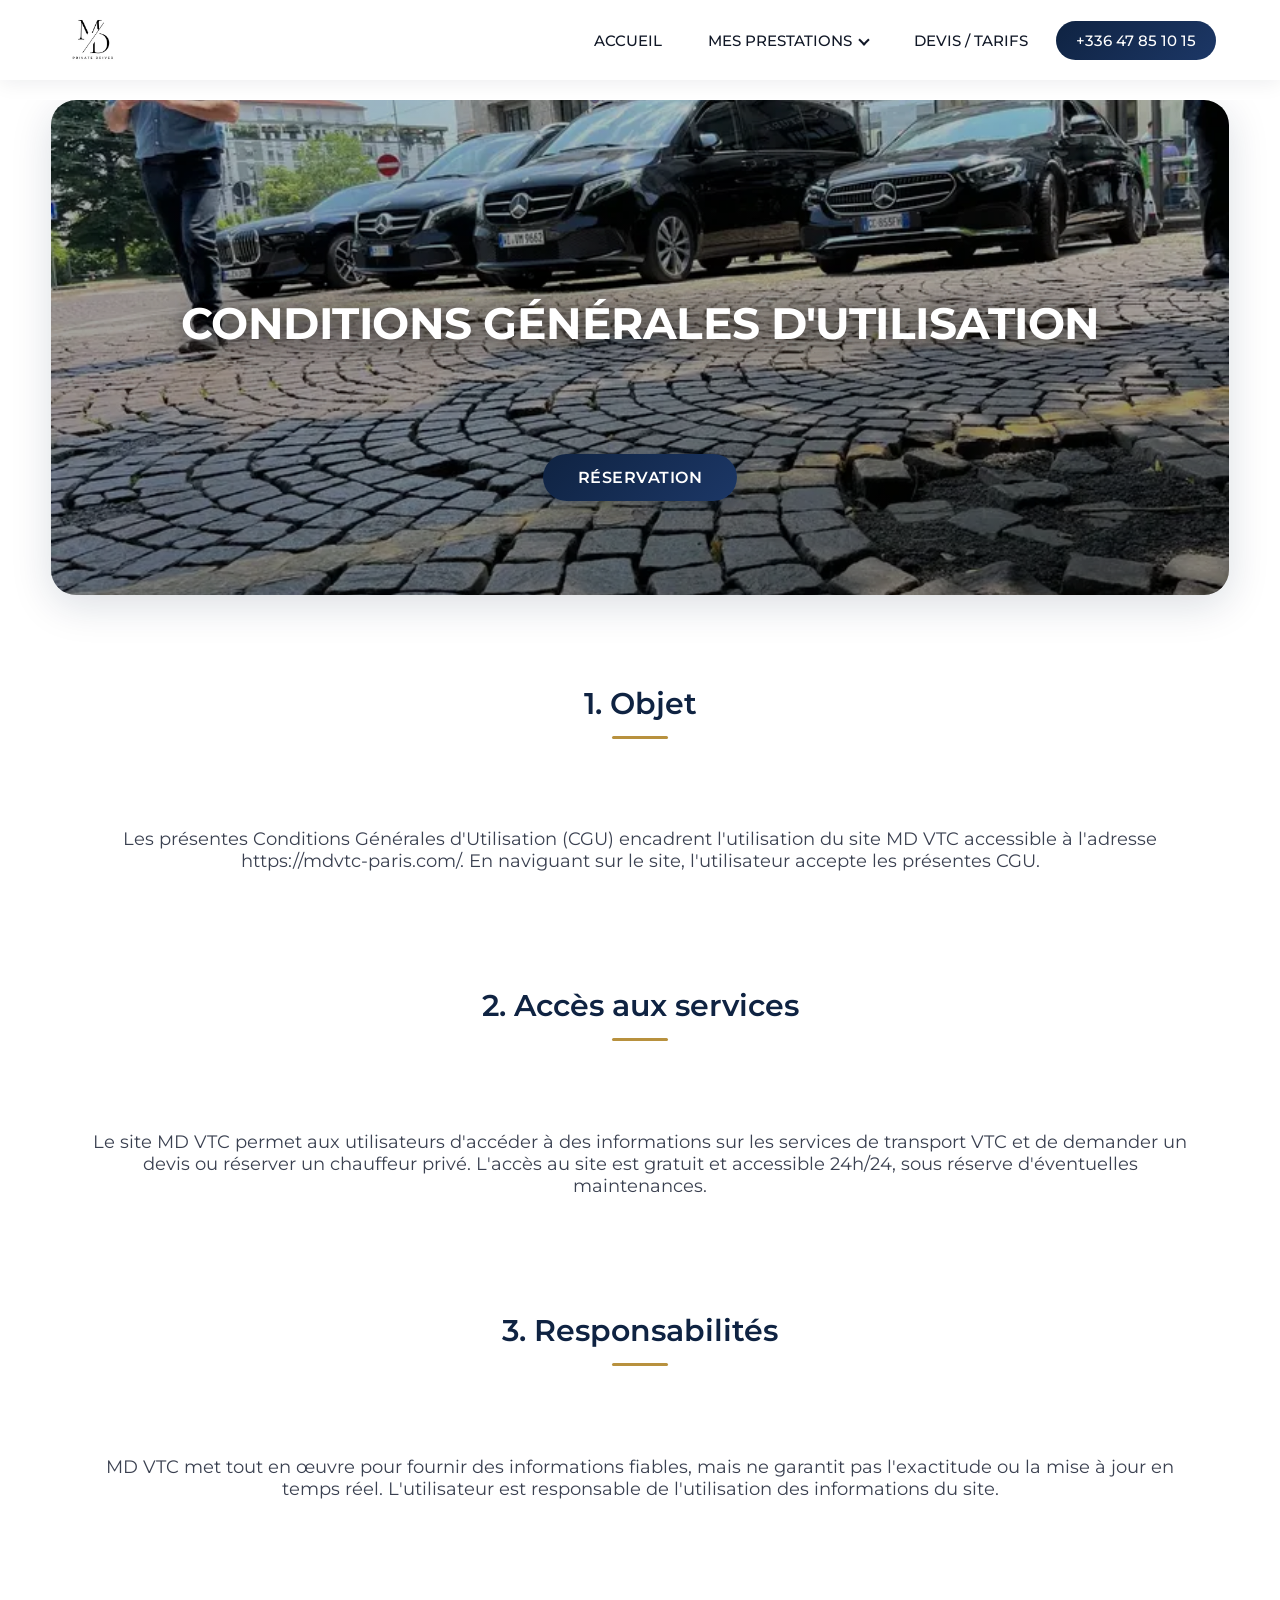
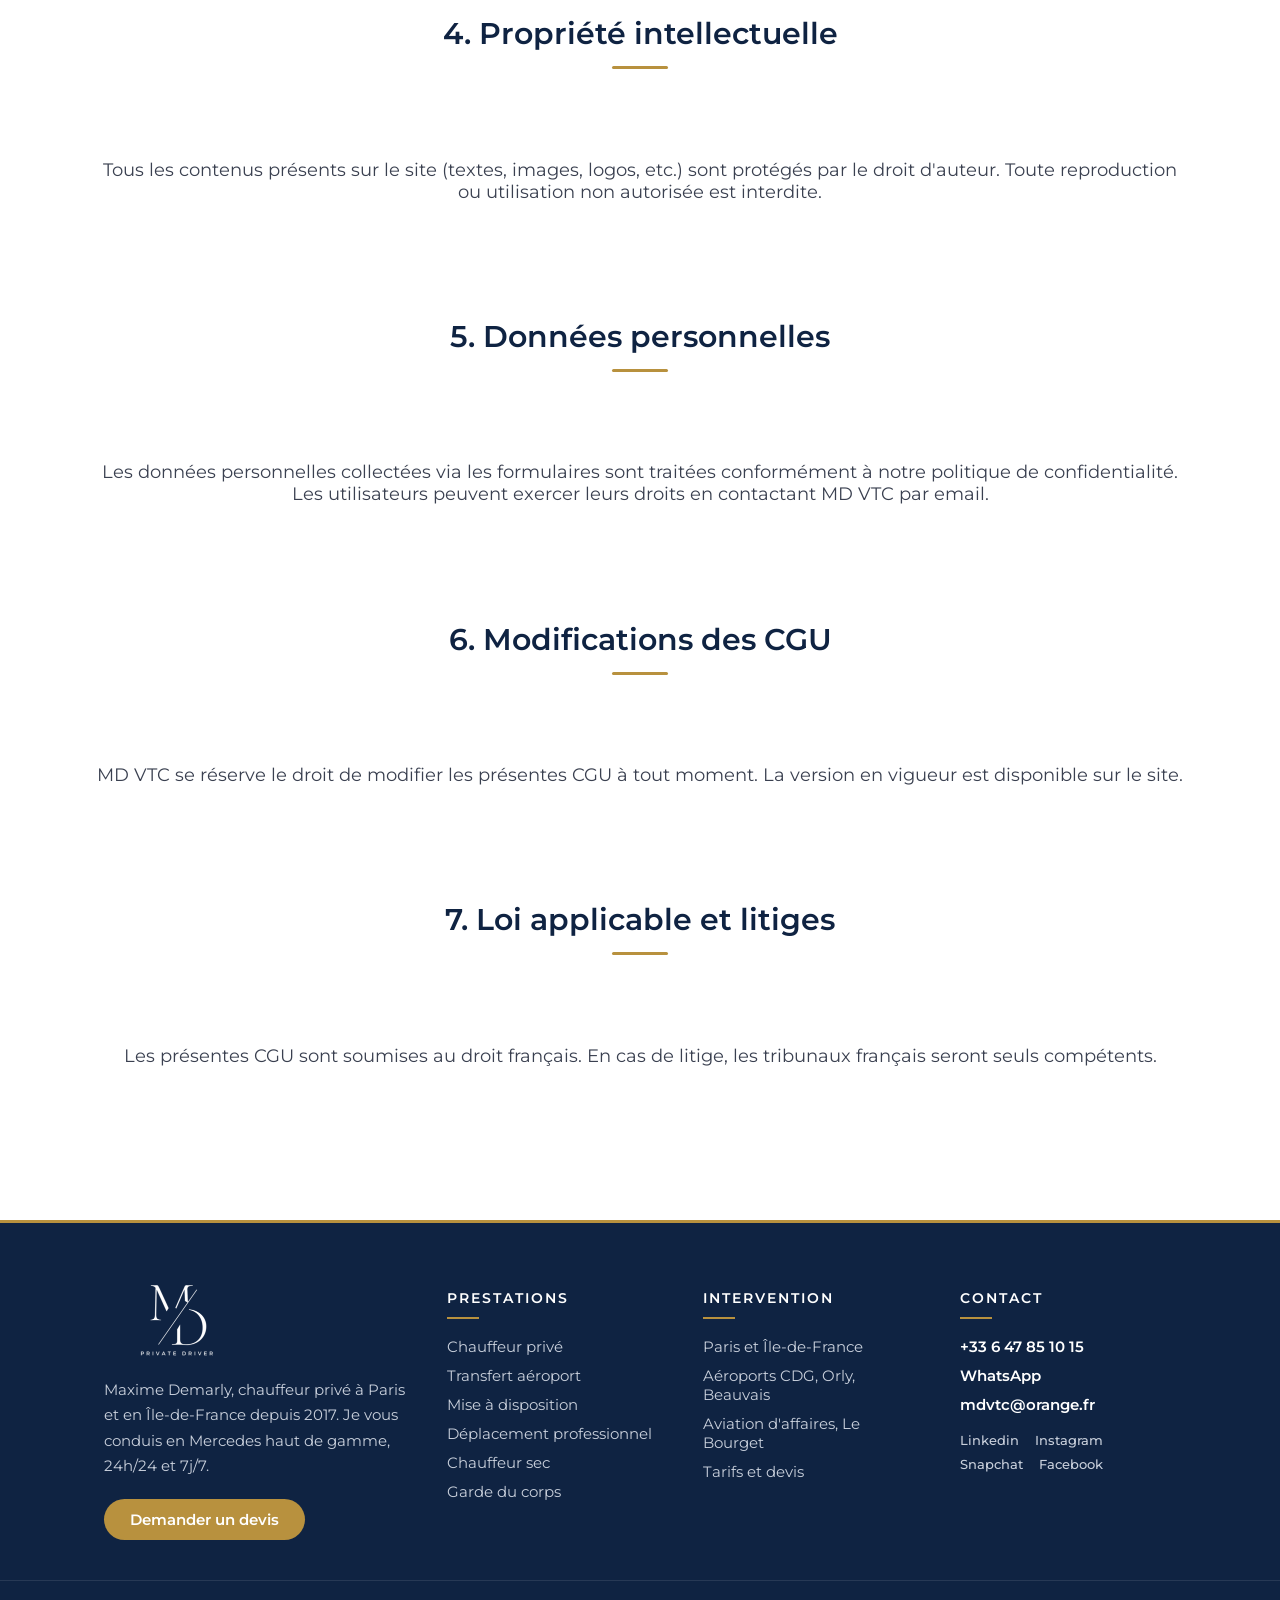
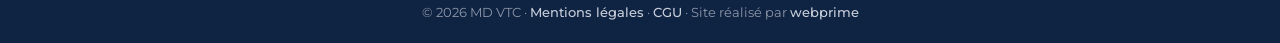
==== commit a05d915e: "Site oriente hotels, ambassades et entreprises - accueil restructure : references, prestations, enga" ====
--- a/cgu.html
+++ b/cgu.html
@@ -38,7 +38,6 @@
                     <li><a href="deplacements-professionnels.html" title="chauffeur de luxe">Déplacement professionnel</a></li>
                     <li><a href="location-chauffeur-sans-voiture.html" title="chauffeur sec">Chauffeur Sec</a></li>
                     <li><a href="garde-du-corps.html" title="Garde du corps">Garde du corps</a></li>
-                    <li><a href="chauffeur-mariage.html" title="location voiture mariage avec chauffeur">Mariage</a></li>
                 </ul>
             </li>
             <li class="nav-item">
@@ -92,16 +91,14 @@
                     <li><a href="deplacements-professionnels.html" title="déplacement professionnel">Déplacement professionnel</a></li>
                     <li><a href="location-chauffeur-sans-voiture.html" title="chauffeur sec">Chauffeur sec</a></li>
                     <li><a href="garde-du-corps.html" title="garde du corps">Garde du corps</a></li>
-                    <li><a href="chauffeur-mariage.html" title="chauffeur mariage">Mariage</a></li>
                 </ul>
             </div>
             <div class="footer-col">
-                <h4>ZONES</h4>
+                <h4>INTERVENTION</h4>
                 <ul>
-                    <li><a href="chauffeur-prive-paris-75.html" title="chauffeur privé paris 75">Paris (75)</a></li>
-                    <li><a href="chauffeur-prive-78.html" title="chauffeur privé yvelines">Yvelines (78)</a></li>
-                    <li><a href="chauffeur-prive-93.html" title="chauffeur privé seine-saint-denis">Seine-Saint-Denis (93)</a></li>
-                    <li><a href="chauffeur-prive-95.html" title="chauffeur privé val-d'oise">Val-d'Oise (95)</a></li>
+                    <li><a href="chauffeur-prive-paris-75.html" title="chauffeur privé paris">Paris et Île-de-France</a></li>
+                    <li><a href="transfert-aeroport.html" title="transfert aéroport">Aéroports CDG, Orly, Beauvais</a></li>
+                    <li><a href="transfert-aeroport.html" title="aéroport du bourget">Aviation d'affaires, Le Bourget</a></li>
                     <li><a href="tarif-chauffeur-prive.html" title="tarif chauffeur privé">Tarifs et devis</a></li>
                 </ul>
             </div>
@@ -149,7 +146,7 @@
             <span class="bottom-nav-icon"><svg viewBox="0 0 24 24"><path d="M3 11l9-8 9 8"/><path d="M5 10v10h14V10"/></svg></span>
             <span class="bottom-nav-label">Accueil</span>
         </a>
-        <a href="chauffeur-prive-paris-75.html" class="bottom-nav-item" title="Mes prestations VTC">
+        <a href="https://mdvtc-paris.com/#services" class="bottom-nav-item" title="Mes prestations VTC">
             <span class="bottom-nav-icon"><svg viewBox="0 0 24 24"><path d="M4 12l1.8-4.5c.3-.6.9-1 1.6-1h9.2c.7 0 1.3.4 1.6 1L20 12v5h-2.5v-2h-11v2H4z"/><circle cx="7.5" cy="14.5" r="1.5"/><circle cx="16.5" cy="14.5" r="1.5"/></svg></span>
             <span class="bottom-nav-label">Services</span>
         </a>
--- a/style.css
+++ b/style.css
@@ -197,10 +197,10 @@
 .bottom-nav{display:flex}
 .whats-icon{display:none}
 }
-.form-progress{width:100%;margin:0 0 22px}
-.form-progress-bar{height:6px;background:#e5e7eb;border-radius:10px;overflow:hidden}
-.form-progress-bar span{display:block;height:100%;width:33.33%;background:linear-gradient(90deg,#b8913e,#0f2342);border-radius:10px;transition:width .35s ease}
-.form-progress-label{margin-top:8px;font-size:14px;color:#3a4050;font-weight:600;text-align:center}
+.form-progress{display:flex;flex-direction:column-reverse;gap:12px;width:100%;margin:8px 0 30px;padding-bottom:26px;border-bottom:1px solid #eef0f4}
+.form-progress-bar{height:5px;background:#eef0f4;border-radius:10px;overflow:hidden}
+.form-progress-bar span{display:block;height:100%;width:33.33%;background:linear-gradient(90deg,#0f2342,#b8913e);border-radius:10px;transition:width .35s ease}
+.form-progress-label{margin:0;font-size:12px;letter-spacing:1.5px;text-transform:uppercase;color:#9a7630;font-weight:600;text-align:center}
 .form-step{width:100%}
 .form-step[hidden]{display:none}
 .form-nav{display:flex;gap:12px;width:100%;margin:8px 0 6%}
@@ -250,9 +250,10 @@
 .hero::before{display:none}
 .hero-split{display:flex;flex-direction:column-reverse;padding:0;gap:0;min-height:auto;text-align:center}
 .hero-right{width:100%;height:65vh}
-.hero-portrait{max-width:none;height:100%;border-radius:0}
+.hero-portrait{max-width:none;height:100%;border-radius:0;background:#fff}
 .hero-portrait img{height:100%}
-.hero-portrait::after{top:0;height:auto;background:linear-gradient(to bottom,transparent 0%,transparent 60%,rgba(255,255,255,0.6) 88%,#fff 100%)}
+.hero-portrait::after{display:none}
+.hero-portrait img{-webkit-mask-image:linear-gradient(to bottom,#000 0%,#000 55%,rgba(0,0,0,0.35) 80%,transparent 94%);mask-image:linear-gradient(to bottom,#000 0%,#000 55%,rgba(0,0,0,0.35) 80%,transparent 94%)}
 .hero-portrait-border{display:none}
 .hero-portrait-badge{z-index:5;margin-top:-18px;padding:10px 28px;border-radius:50px;white-space:nowrap;box-shadow:0 4px 20px rgba(17,24,39,0.15)}
 .hero-portrait-name{font-size:14px}
@@ -301,3 +302,63 @@
 .footer-social{justify-content:center}
 .site-footer ul a{font-size:14px}
 }
+
+/* Accueil pro : references, cartes services, engagements, flotte, missions */
+[id]{scroll-margin-top:100px}
+.block{max-width:1200px;margin:0 auto;padding:10px 5% 20px;box-sizing:border-box}
+.block-alt{max-width:none;background:#f7f8fa;padding-top:10px;padding-bottom:50px;margin-top:40px}
+.block-alt>*{max-width:1100px;margin-left:auto;margin-right:auto}
+.block-alt>h2{margin-top:50px}
+.section-intro{max-width:720px;margin:-10px auto 36px;padding:0;text-align:center;font-size:17px;color:#4b5263}
+.refs{background:#0f2342;padding:26px 5%;text-align:center}
+.refs-title{margin:0 0 14px;padding:0;background:none;color:#d4b06a;font-size:13px;letter-spacing:2px;text-transform:uppercase;font-weight:600}
+.refs-list{list-style:none;margin:0 auto;padding:0;max-width:1100px;display:flex;flex-wrap:wrap;justify-content:center;gap:10px 30px}
+.refs-list li{color:#fff;font-size:15px;font-weight:500;letter-spacing:.5px;opacity:.9}
+.cards{display:grid;grid-template-columns:repeat(3,1fr);gap:24px}
+.card{display:flex;flex-direction:column;background:#fff;border:1px solid #e5e7eb;border-radius:16px;overflow:hidden;color:inherit;font-weight:400;transition:transform .25s ease,box-shadow .25s ease}
+.card:hover{transform:translateY(-4px);box-shadow:0 14px 34px rgba(15,35,66,.12)}
+.card img{width:100%;height:190px;object-fit:cover;display:block}
+.card-body{padding:20px 22px 22px;display:flex;flex-direction:column;flex:1}
+.card-body h3{margin:0 0 10px;text-align:left;font-size:18px;font-weight:600;color:#0f2342}
+.card-body p{margin:0 0 16px;padding:0;text-align:left;font-size:15px;line-height:1.6;color:#4b5263;flex:1}
+.card-link{font-size:14px;font-weight:600;color:#9a7630}
+.card-link::after{content:' \2192'}
+.engagements{list-style:none;padding:0;display:grid;grid-template-columns:repeat(3,1fr);gap:18px}
+.engagements li{background:#fff;border:1px solid #e5e7eb;border-left:3px solid #b8913e;border-radius:12px;padding:18px 20px}
+.engagements strong{display:block;margin-bottom:6px;font-size:16px;color:#0f2342}
+.engagements span{font-size:14px;line-height:1.55;color:#4b5263}
+.fleet{display:grid;grid-template-columns:repeat(4,1fr);gap:22px}
+.fleet-item{text-align:center}
+.fleet-item img{width:100%;height:150px;object-fit:cover;border-radius:14px;display:block}
+.fleet-item h3{margin:14px 0 4px;font-size:16px;font-weight:600;color:#0f2342}
+.fleet-item p{margin:0;padding:0;font-size:14px;color:#9a7630;font-weight:500}
+#tarifs .bouton-3{margin:0 auto}
+.missions-list{list-style:none;padding:0 0 0 28px;margin:0 auto;max-width:800px;border-left:2px solid #e5d3ac}
+.mission-card{position:relative;background:#fff;border:1px solid #e5e7eb;border-radius:14px;padding:18px 22px;margin-bottom:18px}
+.mission-card::before{content:'';position:absolute;left:-37px;top:22px;width:14px;height:14px;border-radius:50%;background:#b8913e;border:3px solid #f7f8fa}
+.mission-date{font-size:12px;letter-spacing:1.5px;text-transform:uppercase;color:#9a7630;font-weight:600}
+.mission-card h3{margin:6px 0 4px;text-align:left;font-size:17px;font-weight:600;color:#0f2342}
+.mission-card p{margin:0;padding:0;text-align:left;font-size:15px;line-height:1.6;color:#4b5263}
+.mission-card .mission-meta{font-size:13px;color:#6b7280;margin-bottom:8px}
+@media screen and (max-width:1024px){
+.cards,.engagements{grid-template-columns:repeat(2,1fr)}
+.fleet{grid-template-columns:repeat(2,1fr)}
+}
+@media screen and (max-width:767.98px){
+.block{padding:0 18px 10px}
+.block-alt{padding-bottom:36px}
+.section-intro{font-size:15px;margin:-4px auto 26px;word-spacing:normal}
+.refs-list{gap:8px 18px}
+.refs-list li{font-size:13px}
+.cards,.engagements{grid-template-columns:1fr;gap:16px}
+.card img{height:170px}
+.fleet{gap:16px}
+.fleet-item img{height:110px}
+.card-body p,.mission-card p,.fleet-item p{word-spacing:normal}
+}
+.hero-split{grid-template-columns:1.2fr 1fr}
+.hero h1{font-size:clamp(28px,3.4vw,44px)}
+.cards{display:flex;flex-wrap:wrap;justify-content:center}
+.card{width:calc((100% - 48px) / 3)}
+@media screen and (max-width:1024px){.card{width:calc((100% - 24px) / 2)}}
+@media screen and (max-width:767.98px){.card{width:100%}.hero h1{font-size:22px}}
